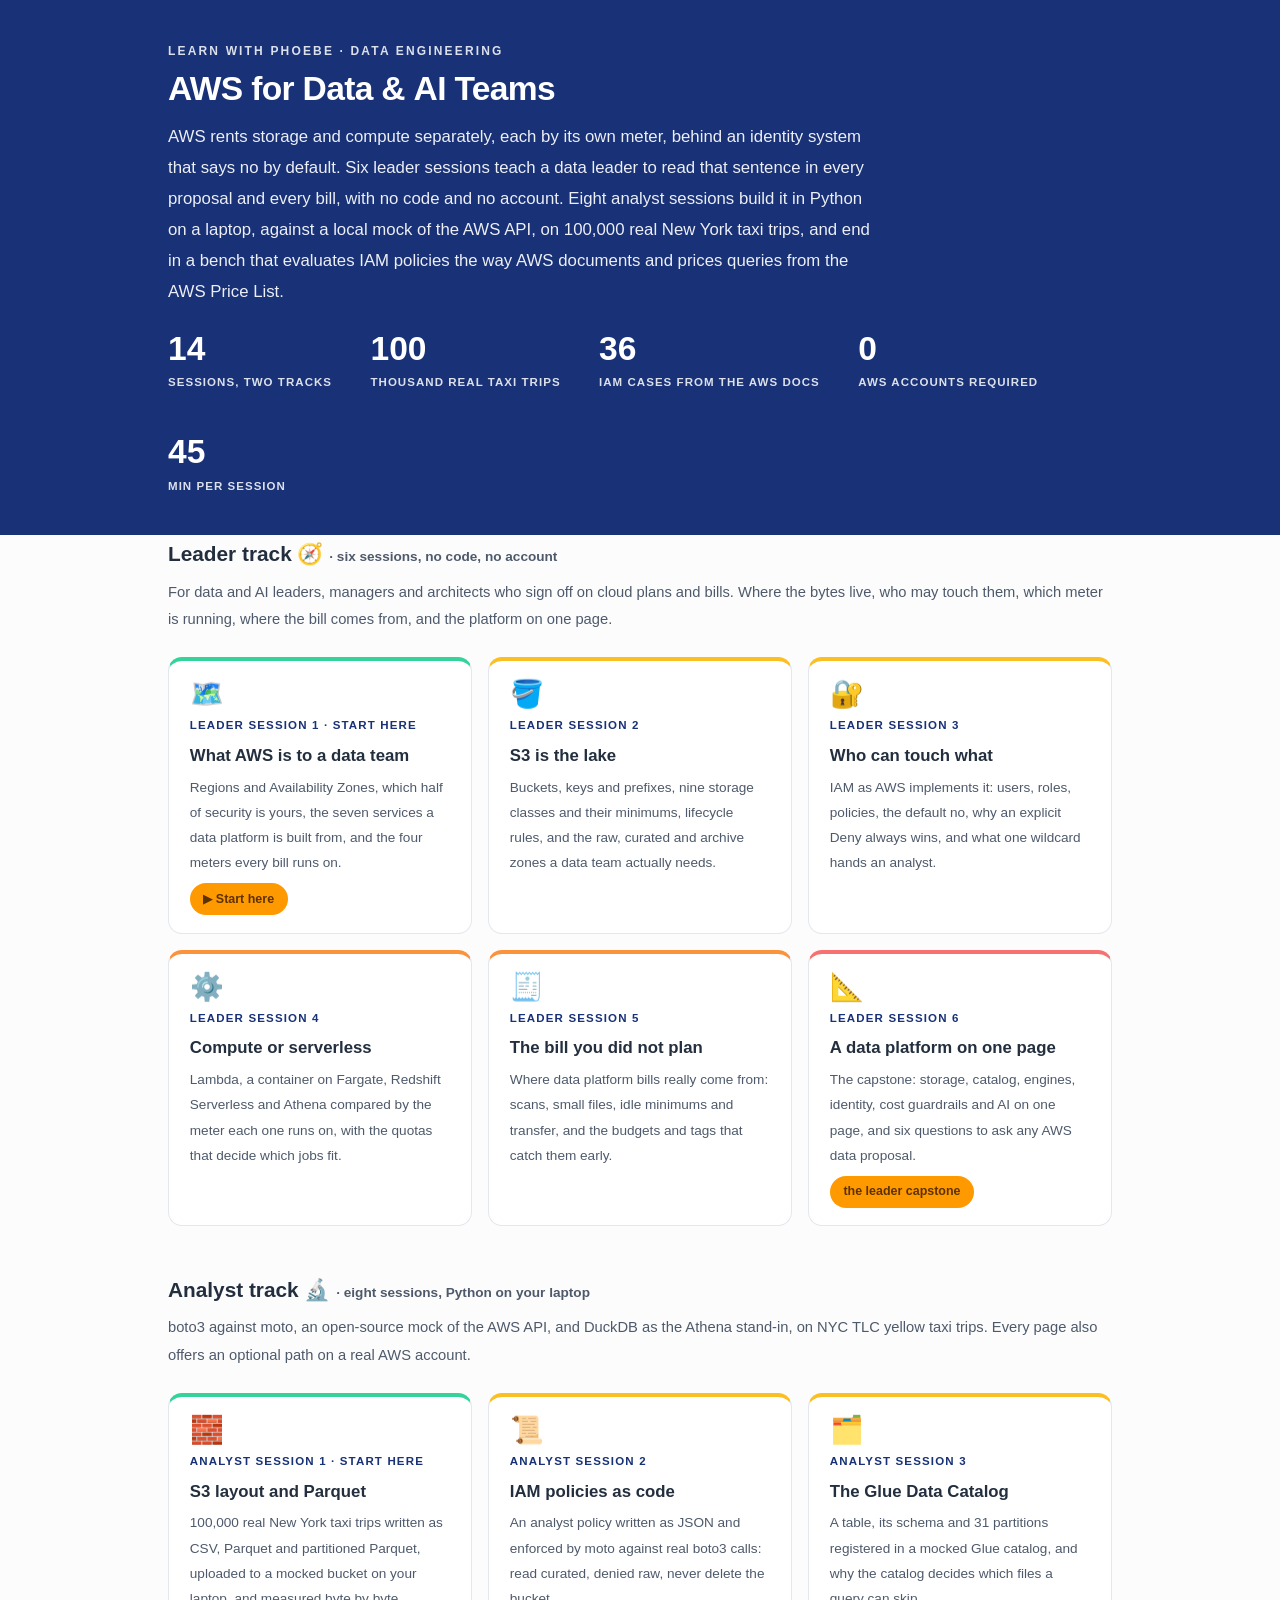
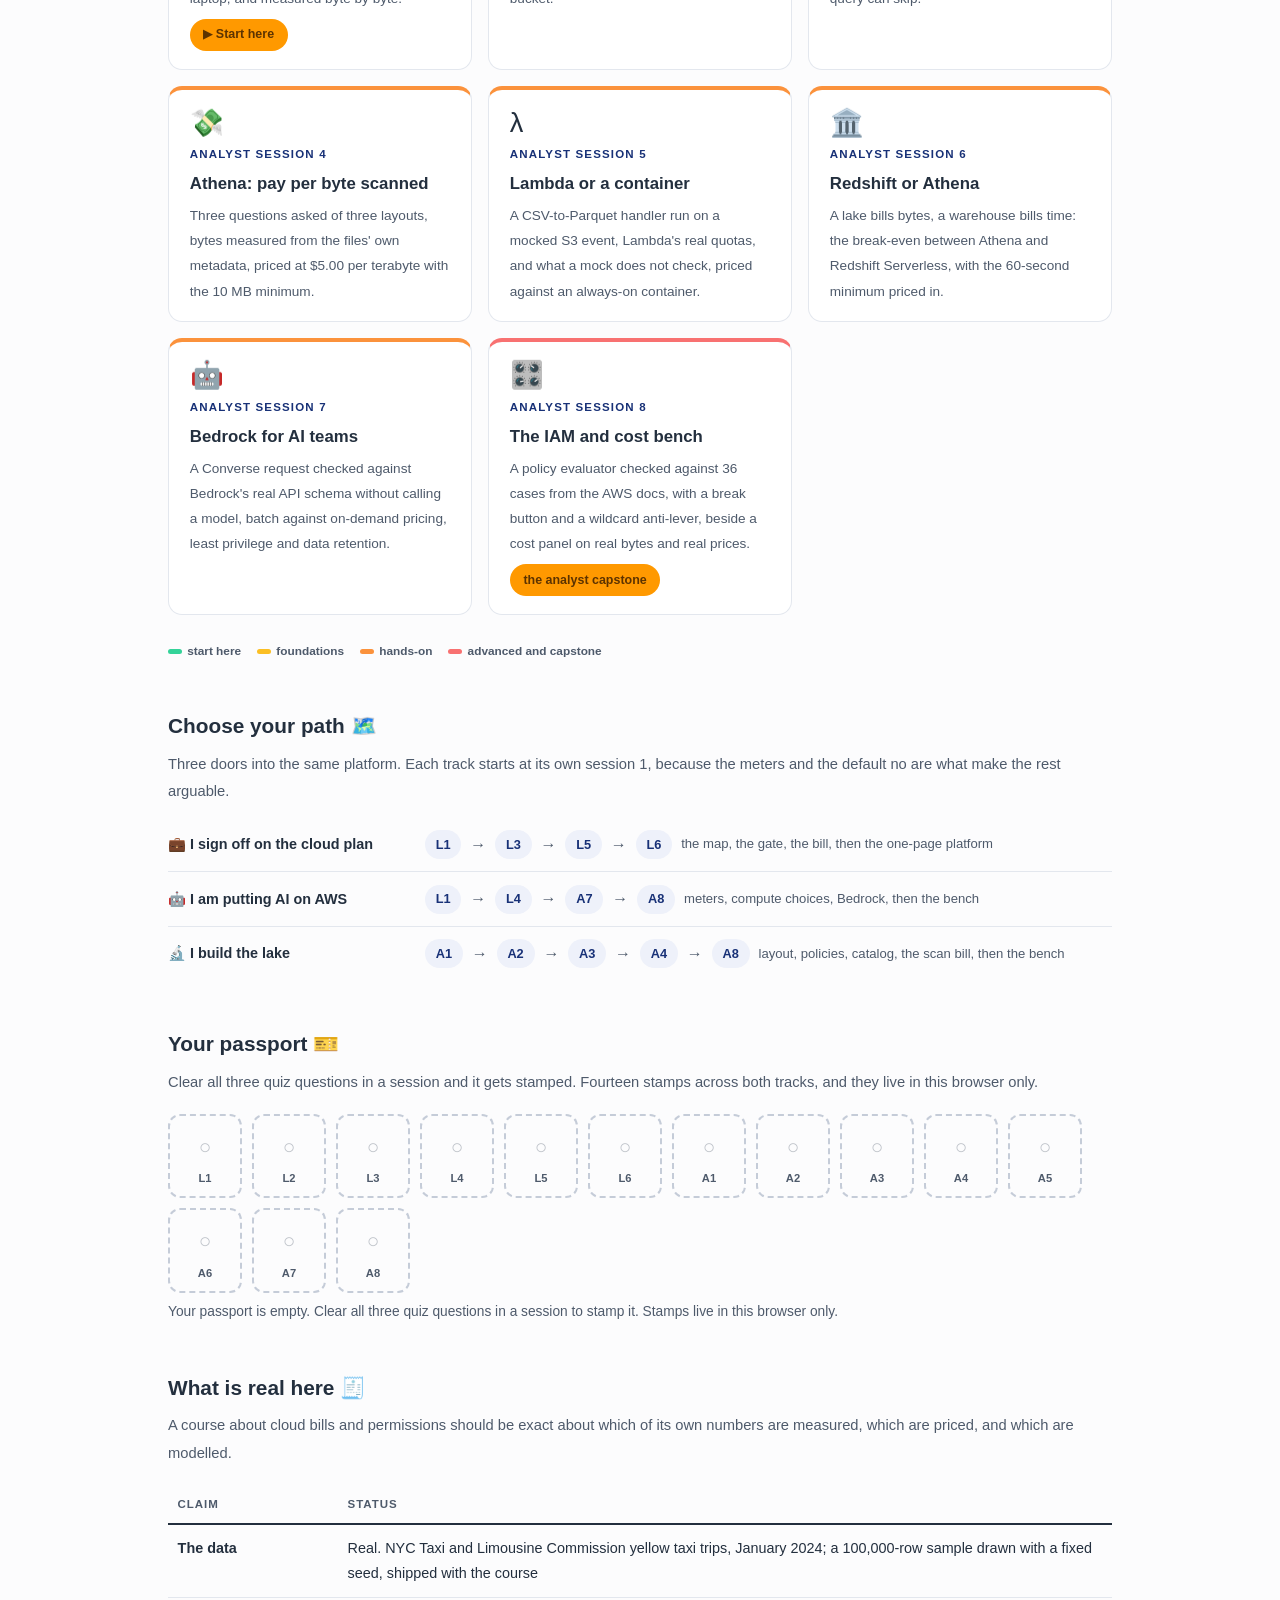
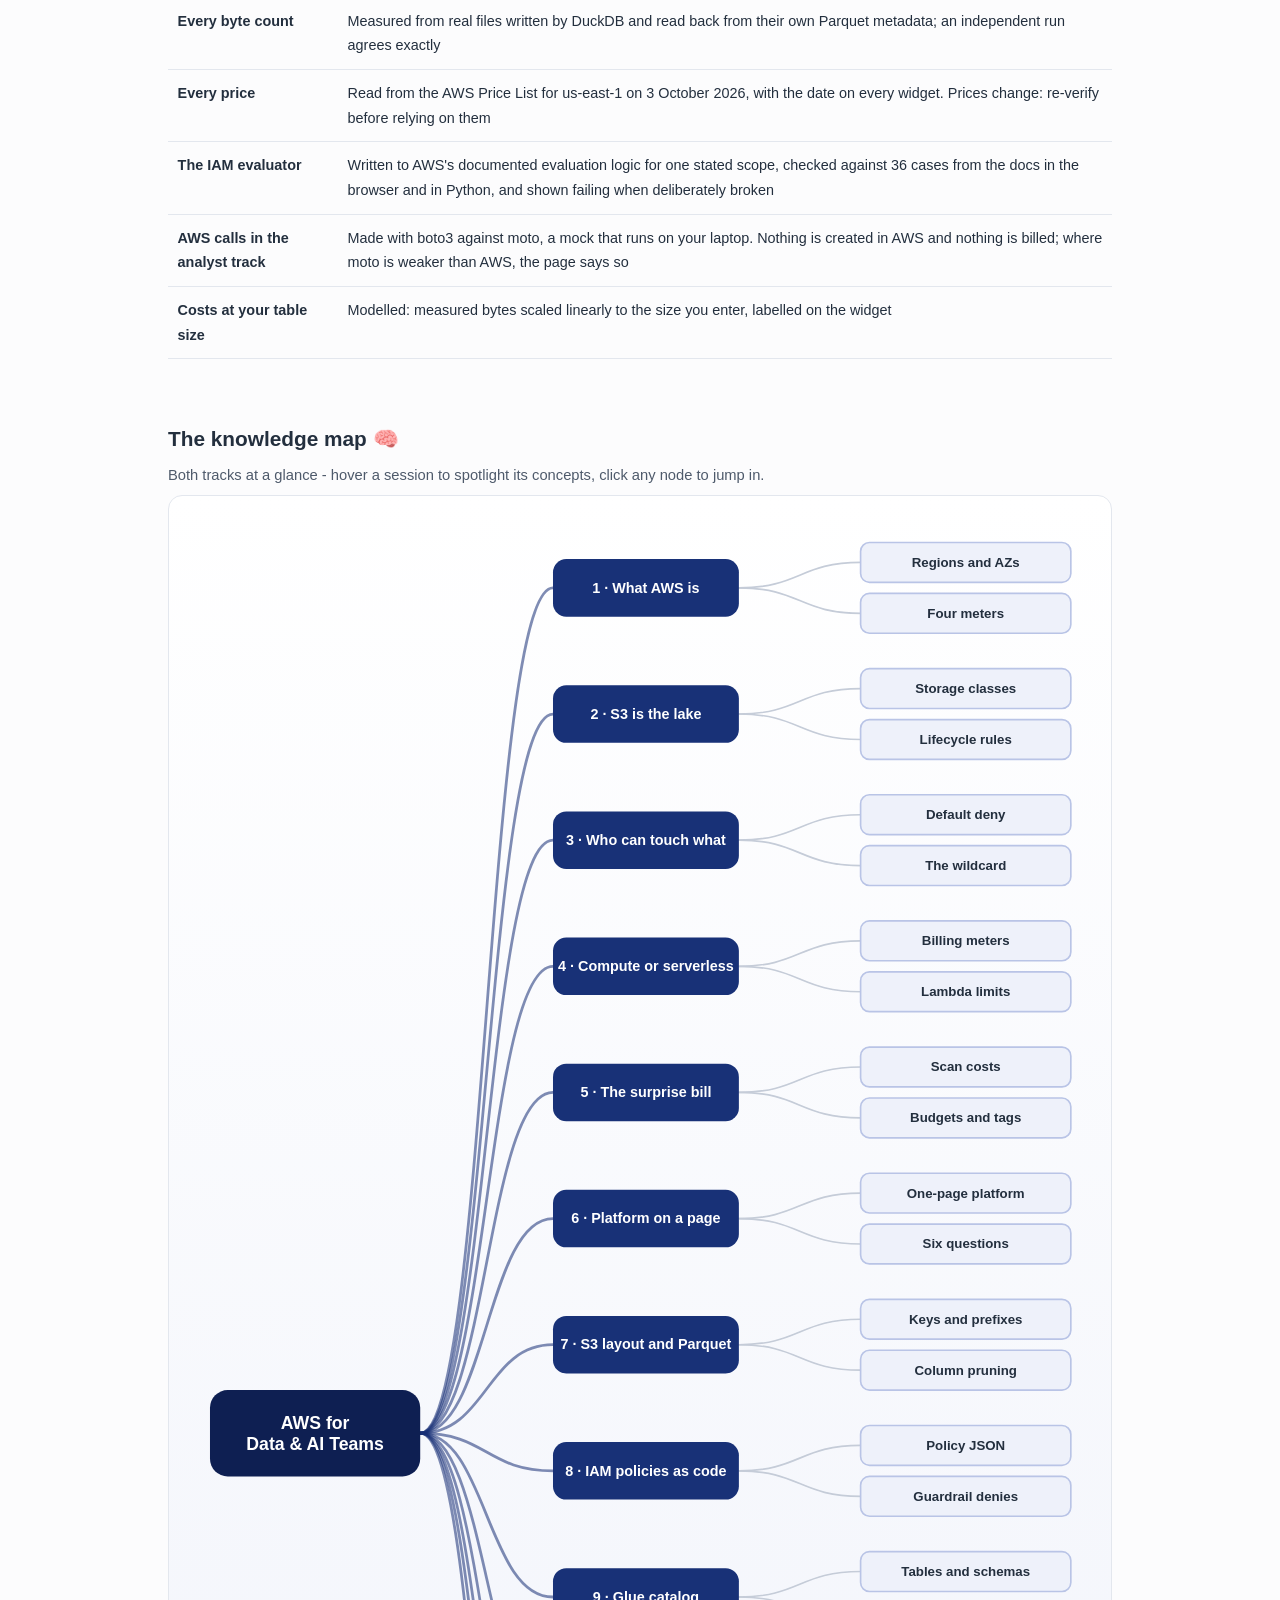
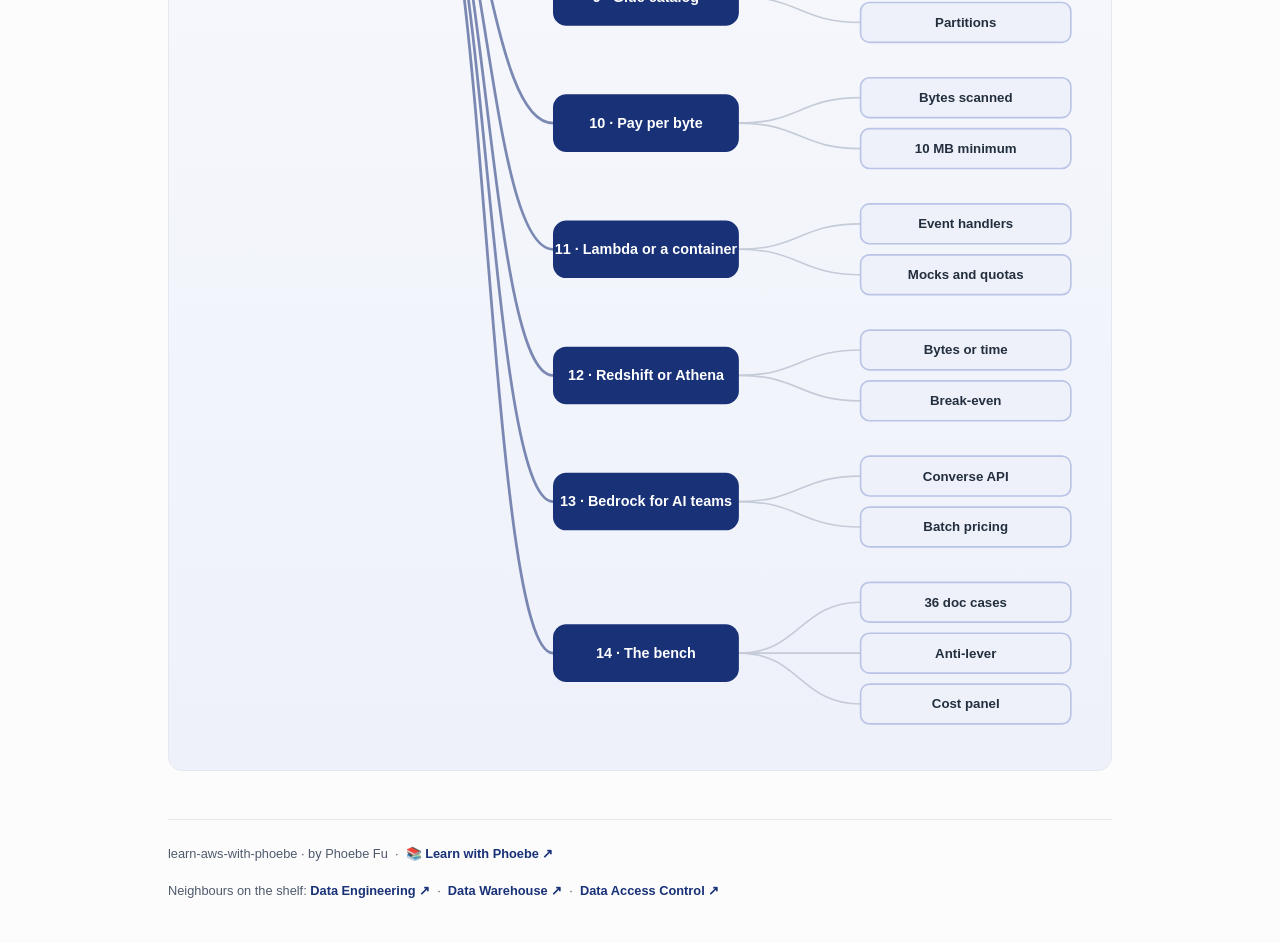
==== index.html @ 658e5a40 "AWS for Data & AI Teams - leader 6 + analyst 8 with a real IAM and cost bench The bench evaluates IA" ====
<!DOCTYPE html>
<html lang="en">
<head>
<meta charset="UTF-8">
<meta name="viewport" content="width=device-width, initial-scale=1.0">
<!-- social:start -->
<meta name="description" content="Fourteen sessions on AWS for data and AI teams: S3 as the lake, IAM as AWS implements it, compute versus serverless, Glue, Athena, Lambda, Redshift Serverless and Bedrock, ending in a bench that evaluates IAM policies against the AWS docs and prices queries on real taxi data.">
<meta property="og:type" content="website">
<meta property="og:site_name" content="Learn with Phoebe">
<meta property="og:title" content="AWS for Data &amp; AI Teams - Learn with Phoebe">
<meta property="og:description" content="Storing a terabyte in S3 costs $23.55 a month. Scanning it as CSV 100 times a day costs $15,000. One wildcard takes an analyst from 7 to 22 of 24 actions.">
<meta property="og:url" content="https://phoebefu6.github.io/learn-aws-with-phoebe/">
<meta property="og:image" content="https://phoebefu6.github.io/learn-aws-with-phoebe/assets/og-cover.png">
<meta name="twitter:card" content="summary_large_image">
<meta name="twitter:title" content="AWS for Data &amp; AI Teams - Learn with Phoebe">
<meta name="twitter:description" content="S3, IAM, Athena, Lambda, Redshift and Bedrock for data teams, with a bench on real bytes and real prices.">
<meta name="twitter:image" content="https://phoebefu6.github.io/learn-aws-with-phoebe/assets/og-cover.png">
<!-- social:end -->
<title>AWS for Data &amp; AI Teams - Learn with Phoebe</title>
<link rel="stylesheet" href="assets/style.css?v=2">
<style>

  .stats-row { display: flex; gap: 2.4rem; margin-top: 1.5rem; flex-wrap: wrap; }
  .stat b { display: block; font-size: 2.1rem; font-weight: 800; line-height: 1.05; font-variant-numeric: tabular-nums; }
  .stat span { font-size: .72rem; opacity: .85; text-transform: uppercase; letter-spacing: .09em; font-weight: 600; }

  .course-grid { display: grid; grid-template-columns: repeat(auto-fit, minmax(17rem, 1fr)); gap: 1rem; margin-top: 1.5rem; }
  .course-card {
    border: 1px solid var(--hairline);
    border-top: 4px solid var(--diff, var(--indigo));
    border-radius: var(--radius);
    padding: 1.2rem 1.3rem 1.1rem;
    display: flex;
    flex-direction: column;
    gap: .5rem;
    text-decoration: none;
    color: var(--ink);
    background: #fff;
    transition: box-shadow .15s ease, border-color .15s ease, transform .15s ease;
    position: relative;
  }
  .course-card:hover { border-color: var(--indigo-soft); border-top-color: var(--diff, var(--indigo)); box-shadow: 0 8px 28px rgba(var(--shadow-rgb),.16); transform: translateY(-3px); }
  .course-card .cicon { font-size: 1.7rem; line-height: 1; }
  .course-card .cnum { font-size: .72rem; font-weight: 700; color: var(--indigo); text-transform: uppercase; letter-spacing: .1em; }
  .course-card h3 { font-size: 1.05rem; font-weight: 800; line-height: 1.3; }
  .course-card p { font-size: .85rem; color: var(--muted); flex: 1; }
  .course-card .meta { display: flex; gap: .4rem; flex-wrap: wrap; }

  .diff-legend { display: flex; gap: 1rem; margin-top: 1.6rem; font-size: .74rem; color: var(--muted); font-weight: 600; flex-wrap: wrap; }
  .diff-legend i { display: inline-block; width: .85rem; height: .35rem; border-radius: 999px; margin-right: .35rem; vertical-align: middle; }

  .paths { margin-top: 2.6rem; }
  .paths h2 { font-size: 1.3rem; font-weight: 800; margin-bottom: .3rem; }
  .paths .plede { color: var(--muted); font-size: .92rem; margin-bottom: .8rem; }
  .path { display: flex; gap: .55rem; align-items: center; padding: .75rem 0; border-bottom: .5px solid var(--hairline); flex-wrap: wrap; }
  .path:last-child { border-bottom: none; }
  .path b { min-width: 15.5rem; font-size: .9rem; }
  .path .pstep { background: var(--indigo-50); color: var(--indigo); border-radius: 999px; padding: .16rem .68rem; font-weight: 700; font-size: .8rem; text-decoration: none; transition: all .12s ease; }
  .path .pstep:hover { background: var(--indigo); color: #fff; }
  .path .parr { color: var(--muted); font-weight: 700; }

  .mm-section { margin-top: 1.6rem; }
  .mm-section h2 { font-size: 1.3rem; font-weight: 800; margin-bottom: .2rem; }
  .mm-section .mm-lede { color: var(--muted); font-size: .92rem; margin-bottom: .4rem; }
  .mm-wrap { border: 1px solid var(--hairline); border-radius: var(--radius); background: linear-gradient(180deg, #fff, var(--indigo-50)); padding: .6rem; overflow-x: auto; }
  .mm-svg { width: 100%; height: auto; display: block; max-width: 60rem; margin: 0 auto; min-width: 34rem; }
  .mm-link { cursor: pointer; text-decoration: none; }
  .mm-node rect { transition: opacity .15s ease, filter .15s ease; }
  .mm-node text { pointer-events: none; }
  .mm-link:hover .mm-node rect { filter: brightness(1.06); }
  .mm-edge { transition: opacity .15s ease; }
</style>

</head>
<body>

<header class="masthead">
  <div class="wrap">
    <div class="eyebrow">Learn with Phoebe · Data Engineering</div>
    <h1>AWS for <span class="accent">Data &amp; AI Teams</span></h1>
    <p class="sub">AWS rents storage and compute separately, each by its own meter, behind an identity system that says no by default. Six leader sessions teach a data leader to read that sentence in every proposal and every bill, with no code and no account. Eight analyst sessions build it in Python on a laptop, against a local mock of the AWS API, on 100,000 real New York taxi trips, and end in a bench that evaluates IAM policies the way AWS documents and prices queries from the AWS Price List.</p>
    <div class="stats-row">
      <div class="stat"><b data-count="14">14</b><span>sessions, two tracks</span></div>
      <div class="stat"><b data-count="100">100</b><span>thousand real taxi trips</span></div>
      <div class="stat"><b data-count="36">36</b><span>IAM cases from the AWS docs</span></div>
      <div class="stat"><b data-count="0">0</b><span>AWS accounts required</span></div>
      <div class="stat"><b data-count="45">45</b><span>min per session</span></div>
    </div>
  </div>
</header>

<main class="wrap">

  <section class="section">
    <div class="paths" style="margin-top:0">
      <h2>Leader track 🧭 <span style="font-size:.85rem;font-weight:600;color:var(--muted)">· six sessions, no code, no account</span></h2>
      <p class="plede">For data and AI leaders, managers and architects who sign off on cloud plans and bills. Where the bytes live, who may touch them, which meter is running, where the bill comes from, and the platform on one page.</p>
    </div>

    <div class="course-grid">
      <a class="course-card" href="courses/a1-what-aws-is-to-a-data-team.html" style="--diff:#34D399">
        <span class="cicon">🗺️</span>
        <span class="cnum">Leader session 1 · start here</span>
        <h3>What AWS is to a data team</h3>
        <p>Regions and Availability Zones, which half of security is yours, the seven services a data platform is built from, and the four meters every bill runs on.</p>
        <span class="meta"><span class="pill amber">▶ Start here</span></span>
      </a>
      <a class="course-card" href="courses/a2-s3-is-the-lake.html" style="--diff:#FBBF24">
        <span class="cicon">🪣</span>
        <span class="cnum">Leader session 2</span>
        <h3>S3 is the lake</h3>
        <p>Buckets, keys and prefixes, nine storage classes and their minimums, lifecycle rules, and the raw, curated and archive zones a data team actually needs.</p>
      </a>
      <a class="course-card" href="courses/a3-who-can-touch-what.html" style="--diff:#FBBF24">
        <span class="cicon">🔐</span>
        <span class="cnum">Leader session 3</span>
        <h3>Who can touch what</h3>
        <p>IAM as AWS implements it: users, roles, policies, the default no, why an explicit Deny always wins, and what one wildcard hands an analyst.</p>
      </a>
      <a class="course-card" href="courses/a4-compute-or-serverless.html" style="--diff:#FB923C">
        <span class="cicon">⚙️</span>
        <span class="cnum">Leader session 4</span>
        <h3>Compute or serverless</h3>
        <p>Lambda, a container on Fargate, Redshift Serverless and Athena compared by the meter each one runs on, with the quotas that decide which jobs fit.</p>
      </a>
      <a class="course-card" href="courses/a5-the-bill-you-did-not-plan.html" style="--diff:#FB923C">
        <span class="cicon">🧾</span>
        <span class="cnum">Leader session 5</span>
        <h3>The bill you did not plan</h3>
        <p>Where data platform bills really come from: scans, small files, idle minimums and transfer, and the budgets and tags that catch them early.</p>
      </a>
      <a class="course-card" href="courses/a6-a-data-platform-on-one-page.html" style="--diff:#F87171">
        <span class="cicon">📐</span>
        <span class="cnum">Leader session 6</span>
        <h3>A data platform on one page</h3>
        <p>The capstone: storage, catalog, engines, identity, cost guardrails and AI on one page, and six questions to ask any AWS data proposal.</p>
        <span class="meta"><span class="pill amber">the leader capstone</span></span>
      </a>
    </div>
  </section>

  <section class="section">
    <div class="paths" style="margin-top:0">
      <h2>Analyst track 🔬 <span style="font-size:.85rem;font-weight:600;color:var(--muted)">· eight sessions, Python on your laptop</span></h2>
      <p class="plede">boto3 against moto, an open-source mock of the AWS API, and DuckDB as the Athena stand-in, on NYC TLC yellow taxi trips. Every page also offers an optional path on a real AWS account.</p>
    </div>

    <div class="course-grid">
      <a class="course-card" href="courses/b1-s3-layout-and-parquet.html" style="--diff:#34D399">
        <span class="cicon">🧱</span>
        <span class="cnum">Analyst session 1 · start here</span>
        <h3>S3 layout and Parquet</h3>
        <p>100,000 real New York taxi trips written as CSV, Parquet and partitioned Parquet, uploaded to a mocked bucket on your laptop, and measured byte by byte.</p>
        <span class="meta"><span class="pill amber">▶ Start here</span></span>
      </a>
      <a class="course-card" href="courses/b2-iam-policies-as-code.html" style="--diff:#FBBF24">
        <span class="cicon">📜</span>
        <span class="cnum">Analyst session 2</span>
        <h3>IAM policies as code</h3>
        <p>An analyst policy written as JSON and enforced by moto against real boto3 calls: read curated, denied raw, never delete the bucket.</p>
      </a>
      <a class="course-card" href="courses/b3-the-glue-catalog.html" style="--diff:#FBBF24">
        <span class="cicon">🗂️</span>
        <span class="cnum">Analyst session 3</span>
        <h3>The Glue Data Catalog</h3>
        <p>A table, its schema and 31 partitions registered in a mocked Glue catalog, and why the catalog decides which files a query can skip.</p>
      </a>
      <a class="course-card" href="courses/b4-athena-pay-per-byte.html" style="--diff:#FB923C">
        <span class="cicon">💸</span>
        <span class="cnum">Analyst session 4</span>
        <h3>Athena: pay per byte scanned</h3>
        <p>Three questions asked of three layouts, bytes measured from the files&#x27; own metadata, priced at $5.00 per terabyte with the 10 MB minimum.</p>
      </a>
      <a class="course-card" href="courses/b5-lambda-or-a-container.html" style="--diff:#FB923C">
        <span class="cicon">λ</span>
        <span class="cnum">Analyst session 5</span>
        <h3>Lambda or a container</h3>
        <p>A CSV-to-Parquet handler run on a mocked S3 event, Lambda&#x27;s real quotas, and what a mock does not check, priced against an always-on container.</p>
      </a>
      <a class="course-card" href="courses/b6-redshift-or-athena.html" style="--diff:#FB923C">
        <span class="cicon">🏛️</span>
        <span class="cnum">Analyst session 6</span>
        <h3>Redshift or Athena</h3>
        <p>A lake bills bytes, a warehouse bills time: the break-even between Athena and Redshift Serverless, with the 60-second minimum priced in.</p>
      </a>
      <a class="course-card" href="courses/b7-bedrock-for-ai-teams.html" style="--diff:#FB923C">
        <span class="cicon">🤖</span>
        <span class="cnum">Analyst session 7</span>
        <h3>Bedrock for AI teams</h3>
        <p>A Converse request checked against Bedrock&#x27;s real API schema without calling a model, batch against on-demand pricing, least privilege and data retention.</p>
      </a>
      <a class="course-card" href="courses/b8-the-iam-and-cost-bench.html" style="--diff:#F87171">
        <span class="cicon">🎛️</span>
        <span class="cnum">Analyst session 8</span>
        <h3>The IAM and cost bench</h3>
        <p>A policy evaluator checked against 36 cases from the AWS docs, with a break button and a wildcard anti-lever, beside a cost panel on real bytes and real prices.</p>
        <span class="meta"><span class="pill amber">the analyst capstone</span></span>
      </a>
    </div>

    <div class="diff-legend">
      <span><i style="background:#34D399"></i>start here</span>
      <span><i style="background:#FBBF24"></i>foundations</span>
      <span><i style="background:#FB923C"></i>hands-on</span>
      <span><i style="background:#F87171"></i>advanced and capstone</span>
    </div>
  </section>

  <section class="section">
    <div class="paths">
      <h2>Choose your path 🗺️</h2>
      <p class="plede">Three doors into the same platform. Each track starts at its own session 1, because the meters and the default no are what make the rest arguable.</p>
      <div class="path"><b>💼 I sign off on the cloud plan</b>
        <a class="pstep" href="courses/a1-what-aws-is-to-a-data-team.html">L1</a>
        <span class="parr">→</span>
        <a class="pstep" href="courses/a3-who-can-touch-what.html">L3</a>
        <span class="parr">→</span>
        <a class="pstep" href="courses/a5-the-bill-you-did-not-plan.html">L5</a>
        <span class="parr">→</span>
        <a class="pstep" href="courses/a6-a-data-platform-on-one-page.html">L6</a>
        <span style="font-size:.82rem;color:var(--muted)">the map, the gate, the bill, then the one-page platform</span>
      </div>
      <div class="path"><b>🤖 I am putting AI on AWS</b>
        <a class="pstep" href="courses/a1-what-aws-is-to-a-data-team.html">L1</a>
        <span class="parr">→</span>
        <a class="pstep" href="courses/a4-compute-or-serverless.html">L4</a>
        <span class="parr">→</span>
        <a class="pstep" href="courses/b7-bedrock-for-ai-teams.html">A7</a>
        <span class="parr">→</span>
        <a class="pstep" href="courses/b8-the-iam-and-cost-bench.html">A8</a>
        <span style="font-size:.82rem;color:var(--muted)">meters, compute choices, Bedrock, then the bench</span>
      </div>
      <div class="path"><b>🔬 I build the lake</b>
        <a class="pstep" href="courses/b1-s3-layout-and-parquet.html">A1</a>
        <span class="parr">→</span>
        <a class="pstep" href="courses/b2-iam-policies-as-code.html">A2</a>
        <span class="parr">→</span>
        <a class="pstep" href="courses/b3-the-glue-catalog.html">A3</a>
        <span class="parr">→</span>
        <a class="pstep" href="courses/b4-athena-pay-per-byte.html">A4</a>
        <span class="parr">→</span>
        <a class="pstep" href="courses/b8-the-iam-and-cost-bench.html">A8</a>
        <span style="font-size:.82rem;color:var(--muted)">layout, policies, catalog, the scan bill, then the bench</span>
      </div>
    </div>
  </section>

  <section class="section">
    <div class="paths" style="margin-top:0">
      <h2>Your passport 🎫</h2>
      <p class="plede">Clear all three quiz questions in a session and it gets stamped. Fourteen stamps across both tracks, and they live in this browser only.</p>
    </div>
    <div class="pp-strip"></div>
  </section>

  <section class="section">
    <div class="paths" style="margin-top:0">
      <h2>What is real here 🧾</h2>
      <p class="plede">A course about cloud bills and permissions should be exact about which of its own numbers are measured, which are priced, and which are modelled.</p>
    </div>
    <table class="clean">
      <tr><th>Claim</th><th>Status</th></tr>
      <tr><td>The data</td><td>Real. NYC Taxi and Limousine Commission yellow taxi trips, January 2024; a 100,000-row sample drawn with a fixed seed, shipped with the course</td></tr>
      <tr><td>Every byte count</td><td>Measured from real files written by DuckDB and read back from their own Parquet metadata; an independent run agrees exactly</td></tr>
      <tr><td>Every price</td><td>Read from the AWS Price List for us-east-1 on 3 October 2026, with the date on every widget. Prices change: re-verify before relying on them</td></tr>
      <tr><td>The IAM evaluator</td><td>Written to AWS's documented evaluation logic for one stated scope, checked against 36 cases from the docs in the browser and in Python, and shown failing when deliberately broken</td></tr>
      <tr><td>AWS calls in the analyst track</td><td>Made with boto3 against moto, a mock that runs on your laptop. Nothing is created in AWS and nothing is billed; where moto is weaker than AWS, the page says so</td></tr>
      <tr><td>Costs at your table size</td><td>Modelled: measured bytes scaled linearly to the size you enter, labelled on the widget</td></tr>
    </table>
  </section>

  <section class="section mm-section">
    <h2>The knowledge map 🧠</h2>
    <p class="mm-lede">Both tracks at a glance - hover a session to spotlight its concepts, click any node to jump in.</p>
    <div class="mm-wrap"><div id="mindmap"></div></div>
  </section>

  <footer class="pagefoot">
    <span>learn-aws-with-phoebe · by Phoebe Fu &nbsp;·&nbsp; 📚 <a href="https://phoebefu6.github.io/learn-with-phoebe/">Learn with Phoebe ↗</a></span>
    <span>Neighbours on the shelf: <a href="https://phoebefu6.github.io/learn-data-engineering-with-phoebe/">Data Engineering ↗</a> &nbsp;·&nbsp; <a href="https://phoebefu6.github.io/learn-data-warehouse-with-phoebe/">Data Warehouse ↗</a> &nbsp;·&nbsp; <a href="https://phoebefu6.github.io/learn-data-access-control-with-phoebe/">Data Access Control ↗</a></span>
  </footer>

</main>

<script>
window.MINDMAP_DATA = {
  "title": "AWS for\nData & AI Teams",
  "centerColor": "#0E1F52",
  "sessions": [
    {
      "label": "What AWS is",
      "href": "courses/a1-what-aws-is-to-a-data-team.html",
      "color": "#34D399",
      "concepts": [
        {
          "label": "Regions and AZs",
          "href": "courses/a1-what-aws-is-to-a-data-team.html"
        },
        {
          "label": "Four meters",
          "href": "courses/a1-what-aws-is-to-a-data-team.html"
        }
      ]
    },
    {
      "label": "S3 is the lake",
      "href": "courses/a2-s3-is-the-lake.html",
      "color": "#FBBF24",
      "concepts": [
        {
          "label": "Storage classes",
          "href": "courses/a2-s3-is-the-lake.html"
        },
        {
          "label": "Lifecycle rules",
          "href": "courses/a2-s3-is-the-lake.html"
        }
      ]
    },
    {
      "label": "Who can touch what",
      "href": "courses/a3-who-can-touch-what.html",
      "color": "#FBBF24",
      "concepts": [
        {
          "label": "Default deny",
          "href": "courses/a3-who-can-touch-what.html"
        },
        {
          "label": "The wildcard",
          "href": "courses/a3-who-can-touch-what.html"
        }
      ]
    },
    {
      "label": "Compute or serverless",
      "href": "courses/a4-compute-or-serverless.html",
      "color": "#FB923C",
      "concepts": [
        {
          "label": "Billing meters",
          "href": "courses/a4-compute-or-serverless.html"
        },
        {
          "label": "Lambda limits",
          "href": "courses/a4-compute-or-serverless.html"
        }
      ]
    },
    {
      "label": "The surprise bill",
      "href": "courses/a5-the-bill-you-did-not-plan.html",
      "color": "#FB923C",
      "concepts": [
        {
          "label": "Scan costs",
          "href": "courses/a5-the-bill-you-did-not-plan.html"
        },
        {
          "label": "Budgets and tags",
          "href": "courses/a5-the-bill-you-did-not-plan.html"
        }
      ]
    },
    {
      "label": "Platform on a page",
      "href": "courses/a6-a-data-platform-on-one-page.html",
      "color": "#F87171",
      "concepts": [
        {
          "label": "One-page platform",
          "href": "courses/a6-a-data-platform-on-one-page.html"
        },
        {
          "label": "Six questions",
          "href": "courses/a6-a-data-platform-on-one-page.html"
        }
      ]
    },
    {
      "label": "S3 layout and Parquet",
      "href": "courses/b1-s3-layout-and-parquet.html",
      "color": "#34D399",
      "concepts": [
        {
          "label": "Keys and prefixes",
          "href": "courses/b1-s3-layout-and-parquet.html"
        },
        {
          "label": "Column pruning",
          "href": "courses/b1-s3-layout-and-parquet.html"
        }
      ]
    },
    {
      "label": "IAM policies as code",
      "href": "courses/b2-iam-policies-as-code.html",
      "color": "#FBBF24",
      "concepts": [
        {
          "label": "Policy JSON",
          "href": "courses/b2-iam-policies-as-code.html"
        },
        {
          "label": "Guardrail denies",
          "href": "courses/b2-iam-policies-as-code.html"
        }
      ]
    },
    {
      "label": "Glue catalog",
      "href": "courses/b3-the-glue-catalog.html",
      "color": "#FBBF24",
      "concepts": [
        {
          "label": "Tables and schemas",
          "href": "courses/b3-the-glue-catalog.html"
        },
        {
          "label": "Partitions",
          "href": "courses/b3-the-glue-catalog.html"
        }
      ]
    },
    {
      "label": "Pay per byte",
      "href": "courses/b4-athena-pay-per-byte.html",
      "color": "#FB923C",
      "concepts": [
        {
          "label": "Bytes scanned",
          "href": "courses/b4-athena-pay-per-byte.html"
        },
        {
          "label": "10 MB minimum",
          "href": "courses/b4-athena-pay-per-byte.html"
        }
      ]
    },
    {
      "label": "Lambda or a container",
      "href": "courses/b5-lambda-or-a-container.html",
      "color": "#FB923C",
      "concepts": [
        {
          "label": "Event handlers",
          "href": "courses/b5-lambda-or-a-container.html"
        },
        {
          "label": "Mocks and quotas",
          "href": "courses/b5-lambda-or-a-container.html"
        }
      ]
    },
    {
      "label": "Redshift or Athena",
      "href": "courses/b6-redshift-or-athena.html",
      "color": "#FB923C",
      "concepts": [
        {
          "label": "Bytes or time",
          "href": "courses/b6-redshift-or-athena.html"
        },
        {
          "label": "Break-even",
          "href": "courses/b6-redshift-or-athena.html"
        }
      ]
    },
    {
      "label": "Bedrock for AI teams",
      "href": "courses/b7-bedrock-for-ai-teams.html",
      "color": "#FB923C",
      "concepts": [
        {
          "label": "Converse API",
          "href": "courses/b7-bedrock-for-ai-teams.html"
        },
        {
          "label": "Batch pricing",
          "href": "courses/b7-bedrock-for-ai-teams.html"
        }
      ]
    },
    {
      "label": "The bench",
      "href": "courses/b8-the-iam-and-cost-bench.html",
      "color": "#F87171",
      "concepts": [
        {
          "label": "36 doc cases",
          "href": "courses/b8-the-iam-and-cost-bench.html"
        },
        {
          "label": "Anti-lever",
          "href": "courses/b8-the-iam-and-cost-bench.html"
        },
        {
          "label": "Cost panel",
          "href": "courses/b8-the-iam-and-cost-bench.html"
        }
      ]
    }
  ]
};
</script>
<script src="assets/app.js?v=2"></script>
<script src="assets/mindmap.js?v=1"></script>
</body>
</html>
---- assets/style.css ----
/* learn-aws-with-phoebe - editorial bold design system
   Accent: deep AWS navy #183177 (squid ink #232F3E is the body ink) · Deep #0E1F52 ·
   Warm contrast: AWS orange #FF9900 used as a FILL with ink or deep-orange (#5C3300) text;
   orange text on white fails AA (2.1:1), so it never carries text on white.
   The navy was shifted from #232F3E to #183177 because #232F3E sat 3.6 CIELAB units from a
   sibling's accent; #183177 clears every --indigo in the estate by 13.4 (checked 2026-10-03).
   (CSS var names still read --indigo/--amber; they hold navy and orange.) */

:root {
  --indigo: #183177;
  --indigo-deep: #0E1F52;
  --indigo-mid: #2B4A9A;
  --indigo-soft: #B9C4E6;
  --indigo-50: #EEF1FA;
  --ink: #232F3E;
  --muted: #4E5A6B;
  --faint: #C5CCD8;
  --hairline: #E3E7EE;
  --clay: #FF9900;
  --clay-ink: #5C3300;
  --amber: #FF9900;
  --amber-ink: #5C3300;
  --amber-50: #FFF3E0;
  --paper: #FCFCFD;
  --code-bg: #232F3E;
  --code-ink: #E3E7EE;
  --scrim-rgb: 238,241,248;
  --shadow-rgb: 24,49,119;
  --radius: 14px;
}

* { margin: 0; padding: 0; box-sizing: border-box; }

html { font-size: 16px; scroll-behavior: smooth; }
html.zoom-125 { font-size: 20px; }
html.zoom-150 { font-size: 24px; }

body {
  font-family: "Inter", -apple-system, BlinkMacSystemFont, "Segoe UI", Roboto, sans-serif;
  background: var(--paper);
  color: var(--ink);
  line-height: 1.85;
  font-feature-settings: "tnum";
}

.wrap { max-width: 62rem; margin: 0 auto; padding: 0 1.5rem; }

/* ---------- header band ---------- */
.masthead {
  background: var(--indigo);
  color: #fff;
  padding: 2.5rem 0 2.25rem;
}
.masthead .eyebrow {
  font-size: .75rem;
  letter-spacing: .18em;
  text-transform: uppercase;
  opacity: .85;
  font-weight: 600;
}
.masthead h1 {
  font-size: 2.1rem;
  line-height: 1.15;
  font-weight: 800;
  margin: .5rem 0 .75rem;
  letter-spacing: -.02em;
}
.masthead h1 .accent { color: inherit; }
.masthead .sub { font-size: 1.05rem; opacity: .92; max-width: 44rem; }

.chip-row { display: flex; flex-wrap: wrap; gap: .5rem; margin-top: 1.1rem; }
.chip {
  display: inline-flex;
  align-items: center;
  gap: .35rem;
  border-radius: 999px;
  padding: .25rem .8rem;
  font-size: .78rem;
  font-weight: 600;
  white-space: nowrap;
}
.chip.level { background: #fff; color: var(--indigo); }
.chip.audience { background: rgba(255,255,255,.08); color: #fff; border: 1px solid rgba(255,255,255,.35); }
.chip.time { background: var(--ink); color: #fff; font-variant-numeric: tabular-nums; }


/* ---------- agenda band ----------
   Recovered 2026-09-02. These six repos were scaffolded from a stylesheet that had
   lost this block, so .agenda rendered as run-on inline text ~700px tall inside the
   masthead. 87 of 93 repos carry it; these were the exception, and they were also the
   six the estate sweep could not see. See course-builder/references/field-notes.md.

   .a3 does NOT reuse the donor's `color: var(--amber-ink)`: that pair falls below
   4.5:1 against --amber in all six palettes, which is the same failure the sweep
   flags on the wellbeing courses. The literal below is the darkest tone of this
   repo's own amber-ink that clears 4.5:1, so the band stays bright. Recompute it if
   --amber changes. */
.agenda {
  display: flex;
  border-radius: 999px;
  overflow: hidden;
  margin: 1.4rem 0 0;
  font-size: .72rem;
  font-weight: 600;
  text-align: center;
  color: #fff;
}
.agenda span { padding: .45rem .3rem; white-space: nowrap; overflow: hidden; text-overflow: ellipsis; }
.agenda .a1 { background: var(--indigo-deep); }
.agenda .a2 { background: var(--indigo-mid); }
.agenda .a3 { background: var(--amber); color: var(--ink); }
.agenda .a4 { background: var(--indigo-soft); color: var(--ink); }

/* ---------- toolbar ---------- */
.toolbar {
  position: sticky;
  top: 0;
  z-index: 40;
  background: rgba(255,255,255,.94);
  backdrop-filter: blur(6px);
  border-bottom: 1px solid var(--hairline);
  padding: .55rem 0;
}
.toolbar .wrap { display: flex; align-items: center; gap: .5rem; flex-wrap: nowrap; }
.toolbar .crumb { font-size: .8rem; color: var(--muted); font-weight: 600; margin-right: auto; min-width: 0; white-space: nowrap; overflow: hidden; text-overflow: ellipsis; }
.toolbar .btn { white-space: nowrap; flex: none; padding: .38rem .8rem; font-size: .78rem; line-height: 1.2; }
.toolbar .crumb a { color: var(--indigo); text-decoration: none; }
.btn {
  border: 1px solid var(--hairline);
  background: #fff;
  color: var(--ink);
  border-radius: 999px;
  padding: .35rem .9rem;
  font-size: .78rem;
  font-weight: 600;
  cursor: pointer;
  font-family: inherit;
  transition: all .15s ease;
}
.btn:hover { border-color: var(--indigo); color: var(--indigo); }
.btn.primary { background: var(--indigo); border-color: var(--indigo); color: #fff; }
.btn.primary:hover { background: var(--indigo-deep); }

/* ---------- sections ---------- */
main { padding: 2.5rem 0 4rem; }

.section { margin-bottom: 2.8rem; }
.section-kicker { margin-bottom: 1rem; }
.section-kicker .klabel {
  display: block;
  font-size: .72rem;
  text-transform: uppercase;
  letter-spacing: .1em;
  color: var(--indigo);
  font-weight: 700;
  margin-bottom: .35rem;
}
.section-kicker h2 {
  font-size: 1.45rem;
  font-weight: 800;
  letter-spacing: -.01em;
  display: flex;
  align-items: center;
  gap: .7rem;
  flex-wrap: wrap;
}
.section-kicker .tag {
  border-radius: 999px;
  padding: .18rem .7rem;
  font-size: .7rem;
  font-weight: 700;
  text-transform: uppercase;
  letter-spacing: .08em;
}
.tag.concept { background: var(--indigo-50); color: var(--indigo); }
.tag.demo { background: var(--amber-50); color: var(--amber-ink); }
.tag.exercise { background: var(--ink); color: #fff; }

.lede { color: var(--muted); max-width: 46rem; margin-bottom: 1.4rem; line-height: 1.8; }

/* live vs self-study markers on cards */
.mode {
  font-size: .64rem;
  font-weight: 700;
  text-transform: uppercase;
  letter-spacing: .07em;
  padding: .14rem .6rem;
  border-radius: 999px;
  flex: none;
}
.mode.live { background: var(--indigo); color: #fff; }
.mode.self { background: #fff; color: var(--muted); border: 1px solid var(--hairline); }

/* ---------- accordions ---------- */
details.card {
  border: 1px solid var(--hairline);
  border-radius: var(--radius);
  margin-bottom: .8rem;
  overflow: hidden;
  background: #fff;
}
details.card[open] { border-color: var(--indigo-soft); box-shadow: 0 8px 28px rgba(var(--shadow-rgb),.08); }
details.card summary {
  list-style: none;
  cursor: pointer;
  padding: 1rem 1.25rem;
  display: flex;
  align-items: center;
  gap: .75rem;
  font-weight: 700;
  font-size: 1.02rem;
  user-select: none;
}
details.card summary::-webkit-details-marker { display: none; }
details.card summary .dot {
  width: .6rem; height: .6rem;
  border-radius: 999px;
  background: var(--indigo);
  flex: none;
}
details.card summary .mini { margin-left: auto; font-size: .72rem; color: var(--muted); font-weight: 600; white-space: nowrap; }
details.card summary .caret { transition: transform .2s ease; color: var(--indigo); font-size: .8rem; }
details.card[open] summary .caret { transform: rotate(90deg); }
details.card .body { padding: 0 1.25rem 1.4rem; border-top: 1px solid var(--hairline); padding-top: 1.15rem; }
details.card .body p { margin-bottom: 1.05rem; max-width: 48rem; }
details.card .body p:last-child { margin-bottom: 0; }
details.card .body ul, details.card .body ol { margin: 0 0 1.1rem 1.2rem; max-width: 47rem; }
details.card .body li { margin-bottom: .65rem; }
details.card .body h4 { font-size: .95rem; font-weight: 700; margin: 1.1rem 0 .45rem; }
details.card .body h4:first-child { margin-top: 0; }

/* ---------- pills & legends ---------- */
.legend { display: flex; flex-wrap: wrap; gap: .5rem; margin: 0 0 1.2rem; }
.pill {
  display: inline-flex;
  align-items: center;
  gap: .4rem;
  border-radius: 999px;
  padding: .28rem .85rem;
  font-size: .78rem;
  font-weight: 600;
}
.pill.solid { background: var(--indigo); color: #fff; }
.pill.light { background: var(--indigo-50); color: var(--indigo); }
.pill.inkpill { background: var(--ink); color: #fff; }
.pill.amber, .pill.peach { background: var(--amber); color: var(--amber-ink); }
.pill.bare { color: var(--faint); }

/* ---------- 4D grid ---------- */
.grid-2 { display: grid; grid-template-columns: repeat(auto-fit, minmax(15rem, 1fr)); gap: .8rem; margin: .5rem 0 1rem; }
.d-card {
  border: 1px solid var(--hairline);
  border-left: 4px solid var(--indigo);
  border-radius: 10px;
  padding: 1rem 1.1rem;
}
.d-card h4 { font-size: .95rem; margin-bottom: .3rem; }
.d-card h4 .lead-letter { color: var(--indigo); }
.d-card p { font-size: .86rem; color: var(--muted); margin: 0; }

/* ---------- tables ---------- */
table.clean { width: 100%; border-collapse: collapse; font-size: .9rem; margin: .4rem 0 1rem; }
table.clean th {
  text-align: left;
  font-size: .72rem;
  text-transform: uppercase;
  letter-spacing: .08em;
  color: var(--muted);
  padding: .5rem .6rem;
  border-bottom: 2px solid var(--ink);
}
table.clean td { padding: .7rem .6rem; border-bottom: .5px solid var(--hairline); vertical-align: top; line-height: 1.7; }
table.clean td:first-child { font-weight: 600; }

/* ---------- prompt boxes ---------- */
.prompt-box {
  position: relative;
  background: var(--code-bg);
  color: var(--code-ink);
  border-radius: var(--radius);
  padding: 1.1rem 1.2rem;
  margin: 1rem 0 1.2rem;
  font-family: "SF Mono", ui-monospace, Menlo, Consolas, monospace;
  font-size: .84rem;
  line-height: 1.65;
  white-space: pre-wrap;
  word-break: break-word;
}
.prompt-box .label {
  position: absolute;
  top: -0.7rem;
  left: 1rem;
  background: var(--indigo);
  color: #fff;
  font-family: "Inter", -apple-system, sans-serif;
  font-size: .68rem;
  font-weight: 700;
  letter-spacing: .06em;
  text-transform: uppercase;
  border-radius: 999px;
  padding: .15rem .7rem;
}
.prompt-box.bad .label { background: var(--faint); color: var(--ink); }
.prompt-box.good .label { background: var(--amber); color: var(--amber-ink); }
.copy-btn {
  position: absolute;
  top: .7rem;
  right: .7rem;
  background: rgba(255,255,255,.1);
  border: 1px solid rgba(255,255,255,.25);
  color: #fff;
  border-radius: 999px;
  padding: .25rem .8rem;
  font-size: .72rem;
  font-weight: 600;
  cursor: pointer;
  font-family: "Inter", -apple-system, sans-serif;
  transition: background .15s ease;
}
.copy-btn:hover { background: rgba(255,255,255,.22); }
.copy-btn.copied { background: var(--amber); border-color: var(--amber); color: var(--amber-ink); }

/* ---------- demo steps ---------- */
.steps { counter-reset: step; margin: .6rem 0 1rem; }
.step {
  display: grid;
  grid-template-columns: max-content minmax(0, 1fr);
  column-gap: .9rem;
  row-gap: .2rem;
  padding: .85rem 0;
  border-bottom: .5px solid var(--hairline);
}
.step > * { grid-column: 2; min-width: 0; }
.step > .prompt-box { margin: .8rem 0 .4rem; }
.step:last-child { border-bottom: none; }
.step::before {
  counter-increment: step;
  content: counter(step);
  flex: none;
  width: 1.7rem; height: 1.7rem;
  border-radius: 999px;
  background: var(--indigo-50);
  color: var(--indigo);
  font-weight: 700;
  font-size: .85rem;
  display: inline-flex;
  align-items: center;
  justify-content: center;
  margin-top: .1rem;
}
.step p { margin: 0; }
/* A code box inside a step sits BELOW the step text at full width. Without this the flex row
 * puts it in a half-width column beside the text and wraps code mid-token. */
.step { flex-wrap: wrap; }
.step > p { flex: 1 1 0; min-width: 0; }
.step > .prompt-box { flex: 1 1 100%; margin: .7rem 0 .2rem; word-break: normal; overflow-x: auto; }

/* ---------- callouts ---------- */
.callout {
  border-radius: var(--radius);
  padding: 1rem 1.2rem;
  margin: 1rem 0;
  font-size: .92rem;
}
.callout.tip { background: var(--indigo-50); border-left: 4px solid var(--indigo); }
.callout.win { background: var(--amber-50); border-left: 4px solid var(--amber); }
.callout strong:first-child { display: block; margin-bottom: .2rem; }

.callout.example {
  background: #FFFFFF;
  border: 1px solid var(--hairline);
  border-left: 4px solid var(--amber);
  font-size: .9rem;
}
.callout.example .ex-pill {
  display: inline-block;
  background: var(--amber);
  color: var(--amber-ink);
  border-radius: 999px;
  padding: .15rem .7rem;
  font-size: .68rem;
  font-weight: 700;
  text-transform: uppercase;
  letter-spacing: .06em;
  margin-bottom: .5rem;
}
.callout.example p { margin: 0 0 .75rem; max-width: 47rem; }
.callout.example p:last-child { margin-bottom: 0; }
.callout.example ul { margin: 0 0 0 1.1rem; max-width: 46rem; }
.callout.example li { margin-bottom: .6rem; }
.callout.example li:last-child { margin-bottom: 0; }

/* ---------- zoomable figures ---------- */
figure.zoomable {
  border: 1px solid var(--hairline);
  border-radius: var(--radius);
  padding: 1.2rem;
  margin: 1rem 0 1.4rem;
  cursor: zoom-in;
  transition: box-shadow .15s ease;
  background: #fff;
}
figure.zoomable:hover { box-shadow: 0 8px 28px rgba(var(--shadow-rgb),.12); }
figure.zoomable svg, figure.zoomable img { width: 100%; height: auto; display: block; }
figure.zoomable figcaption {
  margin-top: .6rem;
  font-size: .76rem;
  color: var(--muted);
  font-weight: 600;
  display: flex;
  align-items: center;
  gap: .4rem;
}

.lightbox {
  position: fixed;
  inset: 0;
  z-index: 100;
  background: rgba(var(--scrim-rgb),.9);
  display: none;
  align-items: center;
  justify-content: center;
  padding: 3vh 3vw;
  cursor: zoom-out;
}
.lightbox.open { display: flex; }
.lightbox .inner {
  background: #fff;
  border-radius: var(--radius);
  padding: 2rem;
  max-width: 94vw;
  max-height: 92vh;
  overflow: auto;
}
.lightbox .inner svg, .lightbox .inner img { width: min(88vw, 70rem); height: auto; }
.lightbox .close-hint {
  position: fixed;
  top: 1rem; right: 1.4rem;
  color: var(--ink);
  font-size: .8rem;
  font-weight: 600;
  opacity: .8;
}

/* ---------- courses covered ---------- */
.covered { border: 1px solid var(--hairline); border-radius: var(--radius); overflow: hidden; }
.covered-row {
  display: flex;
  align-items: baseline;
  gap: .8rem;
  padding: .75rem 1.1rem;
  border-bottom: .5px solid var(--hairline);
  font-size: .9rem;
}
.covered-row:last-child { border-bottom: none; }
.covered-row .status { flex: none; }
.covered-row .name { font-weight: 600; }
.covered-row .note { margin-left: auto; color: var(--muted); font-size: .78rem; text-align: right; }

/* ---------- cheat sheet footer ---------- */
.cheat {
  background: var(--ink);
  color: #fff;
  border-radius: var(--radius);
  padding: 1.6rem 1.6rem 1.3rem;
  margin-top: 3rem;
}
.cheat h3 { font-size: 1.1rem; margin-bottom: 1rem; }
.cheat h3 span { color: var(--indigo-soft); }
.cheat .grid-2 { gap: 1rem; }
.cheat .cheat-item { border-left: 3px solid var(--indigo-mid); padding-left: .8rem; }
.cheat .cheat-item b { display: block; font-size: .85rem; color: var(--indigo-soft); }
.cheat .cheat-item span { font-size: .82rem; opacity: .85; }

footer.pagefoot {
  border-top: 1px solid var(--hairline);
  margin-top: 3rem;
  padding: 1.4rem 0 2.5rem;
  font-size: .8rem;
  color: var(--muted);
  display: flex;
  justify-content: space-between;
  flex-wrap: wrap;
  gap: .8rem;
}
footer.pagefoot a { color: var(--indigo); text-decoration: none; font-weight: 600; }

/* ---------- wayfinding: reading progress + section dots + part numbers ---------- */

#progress-bar {
  position: fixed;
  top: 0; left: 0;
  height: 3px;
  width: 0;
  background: linear-gradient(90deg, var(--indigo), var(--amber));
  z-index: 90;
}

.pagenav {
  position: fixed;
  right: 1.1rem;
  top: 50%;
  transform: translateY(-50%);
  z-index: 50;
  display: flex;
  flex-direction: column;
  gap: .55rem;
}
.pagenav a {
  width: .68rem; height: .68rem;
  border-radius: 999px;
  background: #fff;
  border: 2px solid var(--faint);
  display: block;
  position: relative;
  transition: all .15s ease;
}
.pagenav a:hover { border-color: var(--indigo); transform: scale(1.3); }
.pagenav a.active { background: var(--indigo); border-color: var(--indigo); }
.pagenav a .nlabel {
  position: absolute;
  right: 1.4rem;
  top: 50%;
  transform: translateY(-50%);
  background: var(--ink);
  color: #fff;
  font-size: .7rem;
  font-weight: 600;
  padding: .22rem .65rem;
  border-radius: 6px;
  white-space: nowrap;
  opacity: 0;
  pointer-events: none;
  transition: opacity .15s ease;
}
.pagenav a:hover .nlabel { opacity: 1; }
@media (max-width: 74rem) { .pagenav { display: none; } }

main { counter-reset: partnum -1; }
.section .section-kicker { position: relative; }
.section .section-kicker::before {
  counter-increment: partnum;
  content: counter(partnum, decimal-leading-zero);
  position: absolute;
  right: 0;
  top: -1.2rem;
  font-size: 4.4rem;
  font-weight: 800;
  color: var(--indigo-50);
  line-height: 1;
  font-variant-numeric: tabular-nums;
  pointer-events: none;
  z-index: 0;
}
.section .section-kicker > * { position: relative; z-index: 1; }

details.card summary { transition: background .15s ease; }
details.card summary:hover { background: #EEF1FA; }

/* ---------- journey strip: you are here in the series ---------- */
.journey {
  display: flex;
  align-items: center;
  gap: .45rem;
  margin-top: 1.1rem;
  flex-wrap: wrap;
}
.journey .jlabel { font-size: .7rem; font-weight: 700; text-transform: uppercase; letter-spacing: .09em; opacity: .8; margin-right: .3rem; }
.journey a {
  width: 1.7rem; height: 1.7rem;
  border-radius: 999px;
  display: inline-flex;
  align-items: center;
  justify-content: center;
  font-size: .8rem;
  font-weight: 700;
  text-decoration: none;
  color: #fff;
  border: 1.5px solid rgba(255,255,255,.45);
  transition: all .15s ease;
  font-variant-numeric: tabular-nums;
}
.journey a:hover { border-color: #fff; transform: scale(1.12); }
.journey a.here { background: #fff; color: var(--indigo); border-color: #fff; }
.journey a.dd-chip { width: auto; border-radius: 999px; padding: 0 .7rem; font-size: .72rem; }

/* ---------- check-yourself quiz ---------- */
.quiz-q {
  border: 1px solid var(--hairline);
  border-radius: var(--radius);
  padding: 1.1rem 1.25rem 1rem;
  margin-bottom: .9rem;
  background: #fff;
}
.quiz-q .qtext { font-weight: 700; margin-bottom: .7rem; }
.quiz-q .qopt {
  display: block;
  width: 100%;
  text-align: left;
  background: #fff;
  border: 1px solid var(--hairline);
  border-radius: 10px;
  padding: .6rem .9rem;
  margin-bottom: .5rem;
  font-size: .9rem;
  font-family: inherit;
  color: var(--ink);
  cursor: pointer;
  transition: all .15s ease;
}
.quiz-q .qopt:hover { border-color: var(--indigo); background: var(--indigo-50); }
.quiz-q .qopt.correct { background: var(--indigo); border-color: var(--indigo); color: #fff; font-weight: 600; }
.quiz-q .qopt.correct::after { content: "  ✓"; }
.quiz-q .qopt.wrong { background: #FEF2F2; border-color: #FCA5A5; color: #991B1B; animation: qshake .3s ease; }
.quiz-q .qopt.wrong::after { content: "  ✗ try again"; font-size: .78rem; }
.quiz-q .qopt:disabled { cursor: default; }
.quiz-q .qwhy {
  display: none;
  background: var(--amber-50);
  border-left: 4px solid var(--amber);
  border-radius: 8px;
  padding: .6rem .9rem;
  font-size: .86rem;
  margin-top: .3rem;
}
.quiz-q.answered .qwhy { display: block; }
@keyframes qshake {
  0%, 100% { transform: translateX(0); }
  25% { transform: translateX(-5px); }
  75% { transform: translateX(5px); }
}
.quiz-score { font-weight: 700; color: var(--indigo); margin-top: .4rem; }

@media (prefers-reduced-motion: reduce) {
  .quiz-q .qopt.wrong { animation: none; }
  .journey a:hover { transform: none; }
}

/* ---------- micro-interactions (react-bits inspired, vanilla) ---------- */

/* BlurText: staggered word reveal on the masthead headline */
.masthead h1 .bw {
  display: inline-block;
  opacity: 0;
  filter: blur(8px);
  transform: translateY(.35em);
  animation: bw-in .7s cubic-bezier(.22,.9,.35,1) forwards;
  animation-delay: var(--bw-delay, 0s);
}
@keyframes bw-in {
  to { opacity: 1; filter: blur(0); transform: translateY(0); }
}

/* SpotlightCard: cursor-following highlight on accordion cards */
details.card { position: relative; }
details.card::after {
  content: "";
  position: absolute;
  inset: 0;
  pointer-events: none;
  opacity: 0;
  transition: opacity .3s ease;
  background: radial-gradient(320px circle at var(--mx, 50%) var(--my, 50%), rgba(var(--shadow-rgb),.09), transparent 65%);
}
details.card:hover::after { opacity: 1; }

/* ScrollReveal: sections rise in as they enter the viewport */
.js-reveal .section {
  opacity: 0;
  transform: translateY(16px);
  transition: opacity .6s ease, transform .6s cubic-bezier(.22,.9,.35,1);
}
.js-reveal .section.revealed { opacity: 1; transform: none; }

@media (prefers-reduced-motion: reduce) {
  .masthead h1 .bw { animation: none; opacity: 1; filter: none; transform: none; }
  details.card::after { display: none; }
  .js-reveal .section { opacity: 1; transform: none; transition: none; }
}

@media (max-width: 40rem) {
  .masthead h1 { font-size: 1.6rem; }
  
  .toolbar .crumb { display: none; }
}

@media print {
  .toolbar, .copy-btn { display: none; }
  details.card { border: 1px solid #ccc; }
}

/* ---------- live SQL playground (sql-live.js) ---------- */
.sqlbox {
  border: 1px solid var(--hairline);
  border-radius: var(--radius);
  background: #fff;
  overflow: hidden;
  margin: 1rem 0 1.4rem;
  box-shadow: 0 8px 28px rgba(var(--shadow-rgb),.06);
}
.sql-bar {
  display: flex; align-items: center; gap: .5rem;
  padding: .5rem .8rem;
  background: var(--indigo-deep);
  color: #fff;
}
.sql-dot { width: .6rem; height: .6rem; border-radius: 999px; background: var(--amber); flex: none; }
.sql-title { font-size: .76rem; font-weight: 600; letter-spacing: .02em; opacity: .92; }
.sql-spacer { margin-left: auto; }
.sql-btn {
  border: 1px solid rgba(255,255,255,.28);
  background: rgba(255,255,255,.08);
  color: #fff;
  border-radius: 999px;
  padding: .26rem .8rem;
  font-size: .74rem; font-weight: 700; cursor: pointer;
  font-family: inherit; transition: all .14s ease; white-space: nowrap;
}
.sql-btn:hover { background: rgba(255,255,255,.2); }
.sql-btn.sql-run { background: var(--amber); color: var(--amber-ink); border-color: var(--amber); }
.sql-btn.sql-run:hover { filter: brightness(1.05); }
.sql-label {
  display: block;
  font-size: .64rem; text-transform: uppercase; letter-spacing: .09em;
  font-weight: 700; color: var(--muted);
  padding: .6rem .9rem .2rem;
}
.sql-code-wrap { border-bottom: 1px solid var(--hairline); }
.sql-code {
  width: 100%;
  border: none; outline: none; resize: vertical;
  padding: .35rem .9rem .9rem;
  font-family: "SF Mono", "JetBrains Mono", Menlo, Consolas, monospace;
  font-size: .86rem; line-height: 1.6;
  color: var(--ink); background: #fff;
  tab-size: 2;
}
.sql-out { padding: .2rem .9rem 1rem; overflow-x: auto; }
.sql-tablewrap { overflow-x: auto; }
table.sql-table { width: 100%; border-collapse: collapse; font-size: .84rem; margin: .3rem 0 .1rem; }
table.sql-table th {
  text-align: left; text-transform: uppercase; letter-spacing: .05em;
  font-size: .68rem; color: var(--indigo); font-weight: 800;
  padding: .35rem .6rem; border-bottom: 2px solid var(--indigo-50); white-space: nowrap;
}
table.sql-table td {
  padding: .32rem .6rem; border-bottom: .5px solid var(--hairline);
  font-variant-numeric: tabular-nums; white-space: nowrap;
}
table.sql-table tr:last-child td { border-bottom: none; }
.sql-null { color: var(--faint); font-style: italic; font-size: .78rem; }
.sql-note { font-size: .74rem; color: var(--muted); margin: .5rem 0 0; font-weight: 600; }
.sql-hint { font-weight: 500; font-style: italic; }
.sql-err {
  font-size: .82rem; color: #991B1B; background: #FEF2F2;
  border: 1px solid #FCA5A5; border-radius: 8px;
  padding: .55rem .75rem; margin: .4rem 0 0;
  font-family: "SF Mono", Menlo, monospace;
}
.sql-cap { font-size: .78rem; color: var(--muted); padding: 0 .9rem .8rem; }
.sqlbox.sql-had-err .sql-bar { background: #7f1d1d; }


@keyframes wkIn { from { opacity: 0; transform: translateY(6px); } to { opacity: 1; transform: none; } }


@media (max-width: 640px) {  }


@media (max-width: 640px) {
  
  
}

/* === LWP-PATCH v2 === */
/* palette-agnostic aliases: 75 repos use --indigo/--amber, 1 uses --pine/--clay */
:root {
  --pv-accent: var(--indigo, var(--pine, #334155));
  --pv-flag: var(--amber, var(--clay, #183177));
  --pv-flag-50: var(--amber-50, var(--clay-50, #FFF3E0));
}

/* ============================================================
   v2 - readable on a phone + reading modes
   Layout only. No palette tokens are changed.
   ============================================================ */

/* --- skip link --- */
.skip-link {
  position: absolute; left: -9999px; top: 0; z-index: 200;
  background: var(--pv-accent); color: #fff;
  padding: .7rem 1.1rem; border-radius: 0 0 var(--radius) 0;
  font-weight: 700; font-size: .85rem; text-decoration: none;
}
.skip-link:focus { left: 0; }

/* --- visible keyboard focus everywhere --- */
:focus-visible {
  outline: 3px solid var(--pv-flag);
  outline-offset: 2px;
  border-radius: 4px;
}

/* --- diagrams: hold authored width, scroll instead of shrinking --- */
.figscroll { overflow-x: auto; -webkit-overflow-scrolling: touch; overscroll-behavior-x: contain; }
.figscroll::-webkit-scrollbar { height: 6px; }
.figscroll::-webkit-scrollbar-thumb { background: var(--faint); border-radius: 3px; }

/* --- tables: scroll container + sticky row label --- */
.tablescroll { overflow-x: auto; -webkit-overflow-scrolling: touch; border-radius: var(--radius); }

/* --- section contents counter --- */
.sec-meta {
  display: block; margin-top: .3rem;
  font-size: .72rem; font-weight: 700; letter-spacing: .06em;
  text-transform: uppercase; color: var(--muted);
  font-variant-numeric: tabular-nums;
}

/* --- study-mode switch --- */
.btn.mode-on { background: var(--pv-flag); border-color: var(--pv-flag); color: var(--ink); }

/* --- deep-linked card gets a moment of emphasis --- */
details.card.linked { border-color: var(--pv-flag); box-shadow: 0 0 0 3px var(--pv-flag-50); }

@media (max-width: 820px) {
  /* labels keep the size they were drawn at; the figure scrolls */
  figure.zoomable svg { min-width: 820px; }
  .figscroll .mm-svg, .mindmap svg { min-width: 840px; }

  table.clean { min-width: 620px; }
  table.clean th:first-child,
  table.clean td:first-child {
    position: sticky; left: 0; background: #fff;
    box-shadow: 1px 0 0 var(--hairline);
  }

  pre, .prompt-box { overflow-x: auto; }

  /* 44px tap targets */
  details.card summary { min-height: 44px; }
  .qopt { min-height: 44px; display: flex; align-items: center; padding: .7rem .9rem; }
  .toolbar .btn, .pagefoot a { min-height: 44px; display: inline-flex; align-items: center; justify-content: center; }
  .toolbar .crumb, .toolbar #zoom-toggle { display: none; }
  .toolbar .btn { flex: 1 1 0; padding: .3rem .4rem; font-size: .72rem; }
  table.clean { display: block; overflow-x: auto; -webkit-overflow-scrolling: touch; }
}

@media (max-width: 640px) {
  /* long inline code tokens and nowrap chips are the two things that still
     forced the page sideways below 640px: let them break rather than push
     the layout. Inside the media query only - desktop is untouched. */
  :not(pre) > code, .prompt-box span, code span,
  p span, li span, td span { overflow-wrap: anywhere; word-break: break-word; }
  .chip, .syn-chip, .pill, .mode, .tag { white-space: normal; max-width: 100%; }

  
  
  .chip-row, .legend { flex-wrap: wrap; }
  .journey { flex-wrap: wrap; row-gap: .45rem; }
}

/* --- print: a session should print as a complete handout --- */
@media print {
  .pagenav, #progress-bar, .skip-link, .journey, .lightbox { display: none !important; }
  details.card > .body { display: block !important; }
  details.card, figure, table.clean, .callout { break-inside: avoid; page-break-inside: avoid; }
  figure.zoomable svg { min-width: 0; max-width: 100%; }
  .figscroll, .tablescroll { overflow: visible; }
  a[href^="http"]::after { content: " (" attr(href) ")"; font-size: .72rem; color: #555; }
}

/* swipe hint: own line, only when the diagram really does scroll */
figure.zoomable.can-scroll figcaption { flex-wrap: wrap; }
figure.zoomable.can-scroll figcaption::after {
  content: "swipe the diagram \2192";
  flex: 0 0 100%;
  margin-top: .2rem;
  font-size: .72rem;
  font-weight: 700;
  letter-spacing: .04em;
  color: var(--amber-ink);
}
/* === /LWP-PATCH === */


/* ============================================================
   LWP WIDGET KIT v1 - wipe / hotspot / tick / tryrow / stakes
   / scorecard / passport. Self-theming off the course :root.
   ============================================================ */

/* --- shared shell --------------------------------------- */
.wk {
  margin: 26px 0;
  border: 1px solid var(--hairline);
  border-radius: var(--radius);
  background: #fff;
  box-shadow: 0 2px 10px rgba(0,0,0,.03);
  overflow: hidden;
}
.wk-head {
  display: flex; align-items: center; gap: 10px;
  padding: 12px 16px;
  background: var(--indigo-50);
  border-bottom: 1px solid var(--hairline);
}
.wk-head b {
  font-size: 0.74rem; font-weight: 800; letter-spacing: .07em;
  text-transform: uppercase; color: var(--indigo-deep);
}
.wk-head .wk-hint { font-size: 0.82rem; color: var(--muted); }
.wk-body { padding: 18px 16px; }
.wk-foot {
  padding: 10px 16px; border-top: 1px dashed var(--hairline);
  font-size: 0.82rem; color: var(--muted); background: var(--paper);
}

/* --- 1. wipe: draggable before/after ------------------- */
.wipe { position: relative; user-select: none; touch-action: none; }
.wipe-panes { position: relative; overflow: hidden; border-radius: 10px; }
.wipe-a, .wipe-b { padding: 18px 20px; font-size: 0.92rem; line-height: 1.75; }
.wipe-a { background: #FEF2F2; border: 1px solid #FCA5A5; border-radius: 10px; }
.wipe-b {
  position: absolute; inset: 0;
  background: var(--indigo-50); border: 1px solid var(--indigo-soft);
  border-radius: 10px;
  clip-path: inset(0 0 0 var(--wx, 50%));
}
.wipe-a h5, .wipe-b h5 {
  margin: 0 0 8px; font-size: 0.72rem; letter-spacing: .07em;
  text-transform: uppercase; font-weight: 800;
}
.wipe-a h5 { color: #991B1B; }
.wipe-b h5 { color: var(--indigo-deep); }
.wipe-a p, .wipe-b p { margin: 0 0 6px; }
.wipe-grip {
  position: absolute; top: 0; bottom: 0; width: 3px;
  background: var(--indigo); cursor: ew-resize; z-index: 3;
  transform: translateX(-1.5px);
}
.wipe-grip::after {
  content: "⇄"; position: absolute; top: 50%; left: 50%;
  transform: translate(-50%, -50%);
  width: 30px; height: 30px; border-radius: 999px;
  background: var(--indigo); color: #fff;
  display: grid; place-items: center;
  font-size: 0.85rem; font-weight: 800;
  box-shadow: 0 3px 12px rgba(0,0,0,.22);
}
.wipe-tags { display: flex; justify-content: space-between; margin-top: 10px; }
.wipe-tags span {
  font-size: 0.7rem; font-weight: 800; letter-spacing: .06em;
  text-transform: uppercase; padding: 3px 10px; border-radius: 999px;
}
.wipe-tags .wt-a { background: #FEF2F2; color: #991B1B; }
.wipe-tags .wt-b { background: var(--indigo-50); color: var(--indigo-deep); }

/* --- 2. hotspot: pins on a mock ------------------------ */
.hotspot { position: relative; }
.hs-mock { position: relative; border-radius: 10px; overflow: hidden; }
.hs-mock svg { display: block; width: 100%; height: auto; }
.hs-pin {
  position: absolute; left: var(--x); top: var(--y);
  transform: translate(-50%, -50%);
  width: 27px; height: 27px; border-radius: 999px;
  border: 2px solid #fff; background: var(--indigo); color: #fff;
  font: 800 0.78rem/1 Inter, sans-serif;
  display: grid; place-items: center; cursor: pointer;
  box-shadow: 0 2px 9px rgba(0,0,0,.28);
  transition: transform .16s ease, background .16s ease;
  z-index: 2;
}
.hs-pin:hover { transform: translate(-50%, -50%) scale(1.18); }
.hs-pin.on { background: var(--amber); color: var(--amber-ink); }
.hs-pin::before {
  content: ""; position: absolute; inset: -7px; border-radius: 999px;
  border: 2px solid var(--indigo); opacity: 0;
}
.hs-pin.on::before { border-color: var(--amber); opacity: .55; }
.hs-caps { margin-top: 14px; display: grid; gap: 8px; }
.hs-cap {
  display: none; gap: 10px;
  padding: 12px 14px; border-radius: 10px;
  background: var(--indigo-50); border-left: 3px solid var(--indigo);
  font-size: 0.9rem; line-height: 1.7;
}
.hs-cap.on { display: flex; }
.hs-cap b {
  flex: 0 0 auto; color: var(--indigo-deep);
  font-size: 0.74rem; letter-spacing: .06em; text-transform: uppercase;
  padding-top: 2px;
}
.hs-empty { font-size: 0.86rem; color: var(--muted); font-style: italic; }

/* --- 3. tick: travelling-dot pipeline ------------------ */
.tick-rail { position: relative; padding: 26px 0 8px; }
.tick-line {
  position: absolute; left: 4%; right: 4%; top: 40px; height: 3px;
  background: var(--hairline); border-radius: 2px;
}
.tick-fill {
  position: absolute; left: 0; top: 0; height: 100%;
  background: var(--indigo); border-radius: 2px;
  width: 0; transition: width .45s cubic-bezier(.4,0,.2,1);
}
.tick-dot {
  position: absolute; top: 41.5px; left: 4%;
  width: 15px; height: 15px; border-radius: 999px;
  background: var(--amber); border: 3px solid #fff;
  box-shadow: 0 2px 9px rgba(0,0,0,.25);
  transform: translate(-50%, -50%);
  transition: left .45s cubic-bezier(.4,0,.2,1);
  z-index: 3;
}
.tick-stages { display: flex; justify-content: space-between; position: relative; }
.tick-stage { flex: 1; text-align: center; }
.tick-stage i {
  display: block; width: 13px; height: 13px; margin: 34px auto 10px;
  border-radius: 999px; background: #fff;
  border: 3px solid var(--faint); transition: border-color .3s ease;
}
.tick-stage.done i { border-color: var(--indigo); background: var(--indigo); }
.tick-stage span {
  font-size: 0.76rem; font-weight: 700; color: var(--muted);
  transition: color .3s ease;
}
.tick-stage.done span { color: var(--ink); }
.tick-controls { display: flex; gap: 8px; align-items: center; margin-top: 6px; }
.tick-btn {
  font: 700 0.8rem Inter, sans-serif; cursor: pointer;
  padding: 7px 15px; border-radius: 999px;
  border: 1px solid var(--indigo); background: var(--indigo); color: #fff;
}
.tick-btn.ghost { background: #fff; color: var(--indigo); }
.tick-btn:disabled { opacity: .4; cursor: not-allowed; }
.tick-note {
  display: none; margin-top: 12px; padding: 13px 15px;
  background: var(--paper); border-left: 3px solid var(--amber);
  border-radius: 8px; font-size: 0.9rem; line-height: 1.75;
}
.tick-note.on { display: block; }
.tick-note b { color: var(--indigo-deep); }

/* --- 4. tryrow: inline micro-try ----------------------- */
.tryrow .tr-in {
  display: flex; gap: 8px; flex-wrap: wrap;
}
.tryrow textarea, .tryrow input[type="text"] {
  flex: 1 1 260px; min-height: 44px;
  font: 400 0.9rem/1.6 ui-monospace, SFMono-Regular, Menlo, monospace;
  padding: 10px 12px; border-radius: 9px;
  border: 1px solid var(--hairline); background: var(--paper); color: var(--ink);
  resize: vertical;
}
.tryrow textarea:focus, .tryrow input:focus {
  outline: none; border-color: var(--indigo);
  box-shadow: 0 0 0 3px var(--indigo-50);
}
.tr-go {
  font: 800 0.8rem Inter, sans-serif; cursor: pointer;
  padding: 0 18px; border-radius: 9px; min-height: 44px;
  border: 1px solid var(--indigo); background: var(--indigo); color: #fff;
}
.tr-out {
  display: none; margin-top: 12px; padding: 13px 15px;
  border-radius: 9px; background: var(--indigo-50);
  border-left: 3px solid var(--indigo);
  font-size: 0.9rem; line-height: 1.7;
}
.tr-out.on { display: block; }
.tr-out.bad { background: #FEF2F2; border-left-color: #991B1B; }
.tr-metrics { display: flex; flex-wrap: wrap; gap: 18px; margin-bottom: 6px; }
.tr-metric { display: flex; flex-direction: column; }
.tr-metric b {
  font: 800 1.35rem/1.1 Inter, sans-serif;
  font-variant-numeric: tabular-nums; color: var(--indigo-deep);
}
.tr-metric span {
  font-size: 0.68rem; font-weight: 700; letter-spacing: .06em;
  text-transform: uppercase; color: var(--muted); margin-top: 3px;
}
.tr-verdict { font-weight: 700; }
.tr-verdict.ok { color: var(--indigo-deep); }
.tr-verdict.no { color: #991B1B; }

/* --- 5. stakes: live cost meter ------------------------ */
.stakes-grid { display: grid; gap: 9px; }
.stakes-grid label {
  display: flex; align-items: flex-start; gap: 10px;
  padding: 11px 13px; border-radius: 9px;
  border: 1px solid var(--hairline); background: var(--paper);
  cursor: pointer; font-size: 0.9rem; line-height: 1.65;
  transition: border-color .16s ease, background .16s ease;
}
.stakes-grid label:hover { border-color: var(--indigo-soft); }
.stakes-grid label.on { border-color: var(--indigo); background: var(--indigo-50); }
.stakes-grid label.trap.on { border-color: #991B1B; background: #FEF2F2; }
.stakes-grid input { margin-top: 4px; accent-color: var(--indigo); flex: 0 0 auto; }
.stakes-grid .sk-d {
  margin-left: auto; flex: 0 0 auto;
  font: 800 0.76rem Inter, sans-serif; font-variant-numeric: tabular-nums;
  padding: 2px 9px; border-radius: 999px;
  background: var(--indigo-50); color: var(--indigo-deep);
}
.stakes-grid label.trap .sk-d { background: #FEF2F2; color: #991B1B; }
.stakes-read {
  display: flex; align-items: baseline; gap: 12px; flex-wrap: wrap;
  margin-top: 16px; padding: 15px 17px; border-radius: 10px;
  background: var(--indigo-deep); color: #fff;
}
.stakes-read output {
  font: 800 2.1rem/1 Inter, sans-serif; font-variant-numeric: tabular-nums;
}
.stakes-read .sk-unit { font-size: 0.85rem; opacity: .82; }
.stakes-read .sk-delta {
  margin-left: auto; font-size: 0.85rem; font-weight: 700;
  padding: 4px 11px; border-radius: 999px;
  background: rgba(255,255,255,.15);
}
.stakes-read .sk-delta.good { background: var(--amber); color: var(--amber-ink); }
.stakes-read .sk-delta.bad { background: #FCA5A5; color: #7f1d1d; }

/* --- 6. scorecard: halfway self-grade ------------------ */
.scorecard .sc-row {
  display: grid; grid-template-columns: 1fr auto; gap: 10px; align-items: center;
  padding: 11px 0; border-bottom: 1px solid var(--hairline);
}
.scorecard .sc-row:last-of-type { border-bottom: 0; }
.scorecard .sc-q { font-size: 0.92rem; line-height: 1.6; }
.scorecard .sc-q em { color: var(--muted); font-style: normal; font-size: 0.84rem; display: block; }
.sc-opts { display: flex; gap: 6px; }
.sc-opts button {
  width: 34px; height: 34px; border-radius: 8px; cursor: pointer;
  border: 1px solid var(--hairline); background: #fff; color: var(--muted);
  font: 800 0.82rem Inter, sans-serif;
}
.sc-opts button.on { background: var(--indigo); border-color: var(--indigo); color: #fff; }
.sc-total {
  margin-top: 16px; padding: 15px 17px; border-radius: 10px;
  background: var(--indigo-50); border-left: 3px solid var(--indigo);
}
.sc-total b {
  font: 800 1.6rem/1 Inter, sans-serif; font-variant-numeric: tabular-nums;
  color: var(--indigo-deep); display: block; margin-bottom: 4px;
}
.sc-total span { font-size: 0.9rem; line-height: 1.7; }

/* --- 7. passport --------------------------------------- */
.pp-pill {
  display: inline-flex; align-items: center; gap: 6px;
  font: 800 0.72rem Inter, sans-serif; letter-spacing: .04em;
  padding: 5px 12px; border-radius: 999px;
  background: var(--indigo-50); color: var(--indigo-deep);
  border: 1px solid var(--indigo-soft); cursor: default;
}
.pp-pill.full { background: var(--amber); color: var(--amber-ink); border-color: var(--amber); }
.pp-strip { display: flex; gap: 10px; flex-wrap: wrap; margin: 18px 0 6px; }
.pp-stamp {
  display: flex; flex-direction: column; align-items: center; gap: 6px;
  width: 74px; padding: 12px 6px; border-radius: 12px;
  border: 2px dashed var(--faint); background: var(--paper);
  text-decoration: none; color: var(--muted);
  transition: all .18s ease;
}
.pp-stamp:hover { border-color: var(--indigo-soft); }
.pp-stamp i { font-size: 1.3rem; font-style: normal; opacity: .35; }
.pp-stamp b { font: 800 0.7rem Inter, sans-serif; }
.pp-stamp.got {
  border-style: solid; border-color: var(--indigo);
  background: var(--indigo-50); color: var(--indigo-deep);
}
.pp-stamp.got i { opacity: 1; }
.pp-note { font-size: 0.86rem; color: var(--muted); }

/* --- 8. cliffhanger ------------------------------------ */
.callout.next {
  border-left: 4px solid var(--amber); background: var(--amber-50);
}
.callout.next .nx-pill {
  display: inline-block; margin-bottom: 7px;
  font: 800 0.68rem Inter, sans-serif; letter-spacing: .07em;
  text-transform: uppercase; padding: 3px 10px; border-radius: 999px;
  background: var(--amber); color: var(--amber-ink);
}

/* --- mobile floor (desktop is the product) ------------- */
@media (max-width: 720px) {
  .wk-body { padding: 14px 12px; }
  .stakes-read output { font-size: 1.7rem; }
  .stakes-grid .sk-d { margin-left: 0; }
  .stakes-grid label { flex-wrap: wrap; }
  .scorecard .sc-row { grid-template-columns: 1fr; }
  .sc-opts { justify-content: flex-start; }
  .tick-stage span { font-size: 0.68rem; }
  .pp-stamp { width: 62px; }
}

/* ---------- the map bench (map-live.js) ----------
   Every colour here is this repo's palette, recomputed - nothing travelled from a sibling. */
.mb-wrap {
  border: 1px solid var(--hairline); border-radius: var(--radius);
  background: #FFFFFF; padding: 18px 18px 22px; margin: 26px 0;
}
.mb-wrap > h4 { font: 800 1.02rem Inter, sans-serif; color: var(--indigo-deep); }
.mb-wrap > .mb-intro { font-size: 0.92rem; color: var(--muted); margin-bottom: 14px; }

.mb-presets { display: grid; grid-template-columns: repeat(auto-fit, minmax(190px, 1fr)); gap: 8px; margin-bottom: 12px; }
.mb-preset {
  display: grid; grid-template-columns: auto 1fr; column-gap: 10px; align-items: baseline;
  padding: 9px 12px; border: 1px solid var(--hairline); border-radius: 10px; cursor: pointer;
  background: var(--indigo-50); text-align: left; font: inherit;
}
.mb-preset:hover { border-color: var(--indigo-soft); }
.mb-preset.is-on { border-color: var(--indigo); box-shadow: inset 0 0 0 1px var(--indigo); }
.mb-preset.is-anti { background: #FEF2F2; border-color: #FCA5A5; }
.mb-preset.is-anti.is-on { border-color: #991B1B; box-shadow: inset 0 0 0 1px #991B1B; }
.mb-preset input { margin-top: 4px; accent-color: var(--indigo); }
.mb-pname { font: 700 0.93rem Inter, sans-serif; color: var(--indigo-deep); }
.mb-preset.is-anti .mb-pname { color: #7f1d1d; }
.mb-anti {
  font: 700 0.66rem Inter, sans-serif; font-style: normal; letter-spacing: .05em;
  text-transform: uppercase; color: #991B1B;
}
.mb-pnote { grid-column: 2; font-size: 0.82rem; color: var(--muted); line-height: 1.5; }

.mb-edit { display: grid; grid-template-columns: minmax(0, 1fr); gap: 10px; margin-bottom: 12px; }
.mb-edit label { font: 700 0.78rem Inter, sans-serif; color: var(--indigo-deep); letter-spacing: .04em; text-transform: uppercase; }
.mb-edit textarea {
  width: 100%; min-height: 200px; resize: vertical;
  font: 400 0.84rem/1.55 ui-monospace, SFMono-Regular, Menlo, monospace;
  color: var(--ink); background: var(--paper);
  border: 1px solid var(--hairline); border-radius: 10px; padding: 10px 12px;
}
.mb-edit textarea:focus { outline: none; border-color: var(--indigo); box-shadow: 0 0 0 3px var(--indigo-50); }
.mb-hint { font-size: 0.78rem; color: var(--muted); }

.mb-verdict {
  font: 800 1.05rem Inter, sans-serif; padding: 9px 14px;
  border-radius: 10px; margin-bottom: 10px;
}
.mb-verdict.is-good { background: #FFF3E0; color: #5C3300; }
.mb-verdict.is-ok   { background: var(--indigo-50); color: var(--indigo-deep); }
.mb-verdict.is-bad  { background: #FEF2F2; color: #7f1d1d; }

.mb-metrics {
  display: grid; grid-template-columns: repeat(auto-fit, minmax(148px, 1fr));
  gap: 8px; margin-bottom: 16px;
}
.mb-metric {
  display: flex; flex-direction: column; gap: 1px;
  border: 1px solid var(--hairline); border-radius: 10px; padding: 9px 11px;
}
.mb-mlabel { font-size: 0.74rem; color: var(--muted); line-height: 1.35; }
.mb-mvalue { font: 800 1.35rem Inter, sans-serif; color: var(--indigo-deep); line-height: 1.2; }
.mb-munit  { font-size: 0.72rem; color: var(--muted); }
.mb-mkind {
  align-self: flex-start; margin-top: 4px;
  font: 800 0.6rem Inter, sans-serif; letter-spacing: .07em; text-transform: uppercase;
  padding: 2px 7px; border-radius: 999px;
}
.mb-mkind.is-measured  { background: #FFF3E0; color: #5C3300; }
.mb-mkind.is-heuristic { background: var(--indigo-50); color: var(--indigo-deep); }

.mb-stage { border: 1px solid var(--hairline); border-radius: 10px; background: var(--paper); overflow-x: auto; }
.mb-stage svg { display: block; width: 100%; height: auto; min-width: 34rem; }
.mb-lab { font: 600 11.5px Inter, sans-serif; }
.mb-root { font: 800 13px Inter, sans-serif; fill: #FFFFFF; }
.mb-edge { fill: none; stroke-linecap: round; }

/* ---------- four-answers bench: level table (dt-live.js) ---------- */
.dt-tablewrap { overflow-x: auto; }
.dt-table { width: 100%; border-collapse: collapse; font-size: 0.88rem; margin-top: 4px; }
.dt-table thead th {
  text-align: left; font: 800 0.74rem Inter, sans-serif; letter-spacing: .06em;
  text-transform: uppercase; color: var(--indigo-deep); padding: 8px 10px;
  border-bottom: 1.5px solid var(--hairline); white-space: nowrap;
}
.dt-table tbody th {
  text-align: left; font: 700 0.88rem Inter, sans-serif; color: var(--ink);
  padding: 11px 10px; vertical-align: top; border-bottom: 1px solid var(--hairline); min-width: 13rem;
}
.dt-table tbody th em { display: block; font: 400 0.78rem Inter, sans-serif; color: var(--muted); margin-top: 3px; }
.dt-table td { padding: 11px 10px; border-bottom: 1px solid var(--hairline); vertical-align: top; font-variant-numeric: tabular-nums; }
.dt-table tbody tr:last-child th, .dt-table tbody tr:last-child td { border-bottom: none; }
.dt-up { color: var(--clay-ink); font-weight: 800; }
.dt-down { color: #7f1d1d; font-weight: 800; }
.dt-na { color: #7f1d1d; background: #FEF2F2; font-size: 0.84rem; border-radius: 6px; }
.dt-splits { display: flex; flex-wrap: wrap; gap: 8px; }
.dt-sp {
  font-size: 0.82rem; border: 1px solid var(--hairline); border-radius: 8px;
  padding: 4px 9px; background: var(--indigo-50); font-variant-numeric: tabular-nums;
}
.dt-sp b { font-weight: 800; }
.dt-sp em { font-style: normal; font-weight: 800; }
.dt-sp.is-up em { color: var(--clay-ink); }
.dt-sp.is-down em { color: #7f1d1d; }


/* ---------- IAM + cost bench (aws-bench.js) ---------- */
.aws-panel { border: 1px solid var(--hairline); border-radius: var(--radius); background: #FFFFFF; padding: 18px 18px 20px; margin: 18px 0 22px; box-shadow: 0 8px 28px rgba(var(--shadow-rgb),.06); }
.aws-scope, .aws-stamp { font-size: .84rem; color: var(--ink); background: var(--indigo-50); border-left: 4px solid var(--indigo); border-radius: 8px; padding: 8px 12px; margin-bottom: 12px; line-height: 1.6; }
.aws-stamp { background: var(--amber-50); border-left-color: var(--amber); }
.aws-h { font-size: .95rem; font-weight: 800; color: var(--ink); margin: 16px 0 8px; }
.aws-row { display: flex; flex-wrap: wrap; gap: 8px 16px; align-items: center; margin: 0 0 10px; font-size: .86rem; color: var(--ink); }
.aws-row label, .aws-custom label { display: inline-flex; gap: 6px; align-items: center; font-weight: 600; flex-wrap: wrap; }
.aws-row select, .aws-row input, .aws-custom select { font: 600 .84rem Inter, sans-serif; color: var(--ink); background: #FFFFFF; border: 1px solid var(--faint); border-radius: 8px; padding: 5px 8px; max-width: 100%; }
.aws-row input[type=number] { width: 6rem; }
.aws-row label { max-width: 100%; min-width: 0; }
.aws-row label.aws-wide { flex: 1 1 100%; flex-wrap: nowrap; }
#aws-req { flex: 1 1 auto; min-width: 0; width: 100%; max-width: 34rem; }
.aws-verdict { display: inline-flex; gap: 10px; align-items: baseline; border-radius: 999px; padding: 6px 16px; font-size: .9rem; margin: 4px 0 6px; flex-wrap: wrap; }
.aws-verdict.is-allow { background: var(--indigo); color: #FFFFFF; }
.aws-verdict.is-explicit { background: #FEF2F2; color: #991B1B; border: 1px solid #FCA5A5; }
.aws-verdict.is-implicit { background: var(--indigo-50); color: var(--ink); border: 1px solid var(--faint); }
.aws-verdict span { font-size: .8rem; font-weight: 600; opacity: .9; }
.aws-trace { list-style: none; font: 500 .8rem ui-monospace, Menlo, monospace; color: var(--muted); margin: 4px 0 12px 0; line-height: 1.7; overflow-wrap: anywhere; }
.btn.aws-anti, .btn.aws-break { background: #FFFFFF; border: 1.5px solid var(--indigo); color: var(--indigo-deep); font-weight: 700; }
.btn.aws-anti.is-on { background: #FEF2F2; border-color: #991B1B; color: #991B1B; }
.btn.aws-break.is-on { background: var(--amber); border-color: var(--amber); color: var(--ink); }
.aws-count, .aws-score { font-size: .86rem; color: var(--ink); }
.aws-score.is-bad b { color: #991B1B; }
.aws-pol summary { cursor: pointer; font-weight: 700; font-size: .84rem; color: var(--indigo); margin: 6px 0; }
.aws-pol pre { font: 500 .74rem ui-monospace, Menlo, monospace; background: var(--indigo-50); color: var(--ink); border-radius: 8px; padding: 10px; max-height: 18rem; overflow: auto; white-space: pre-wrap; }
.aws-tablewrap { overflow-x: auto; }
table.aws-cases td, table.aws-costs td { font-size: .82rem; vertical-align: top; }
table.aws-cases .aws-doc { display: block; font-size: .74rem; color: var(--muted); line-height: 1.5; margin-top: 2px; }
table.aws-cases tr.aws-fail td { background: #FEF2F2; color: #991B1B; }
.aws-tag { display: inline-block; font-size: .66rem; font-weight: 800; letter-spacing: .04em; text-transform: uppercase; background: var(--indigo-50); color: var(--indigo-deep); border-radius: 999px; padding: 0 6px; }
.aws-tag.m { background: var(--amber-50); color: var(--amber-ink); }
.aws-dim { color: var(--muted); font-size: .76rem; }
.aws-custom { margin: 0 0 10px; font-size: .84rem; color: var(--ink); }
.aws-cols { display: flex; flex-wrap: wrap; gap: 4px 12px; margin-bottom: 8px; }
.aws-cols label { font-weight: 500; font-size: .78rem; }
.aws-note { font-size: .8rem; color: var(--muted); margin-top: 10px; line-height: 1.6; }
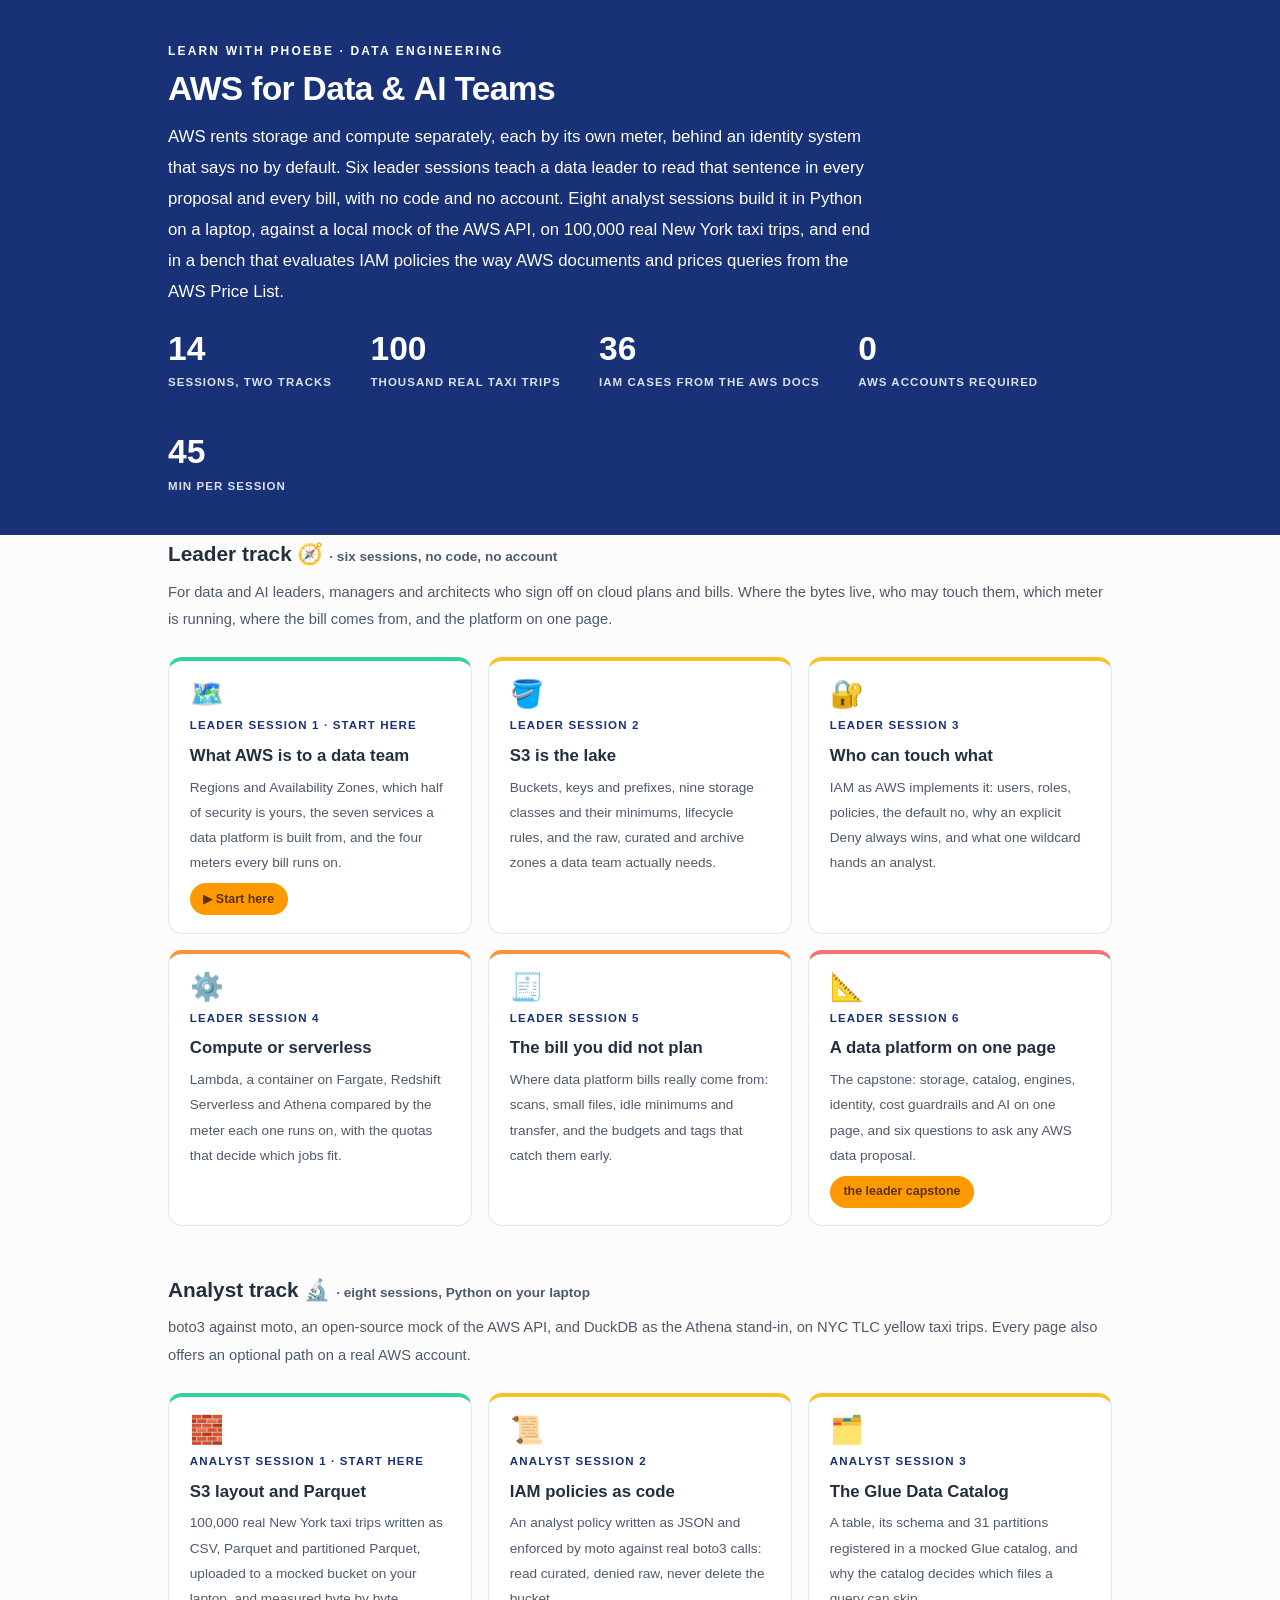
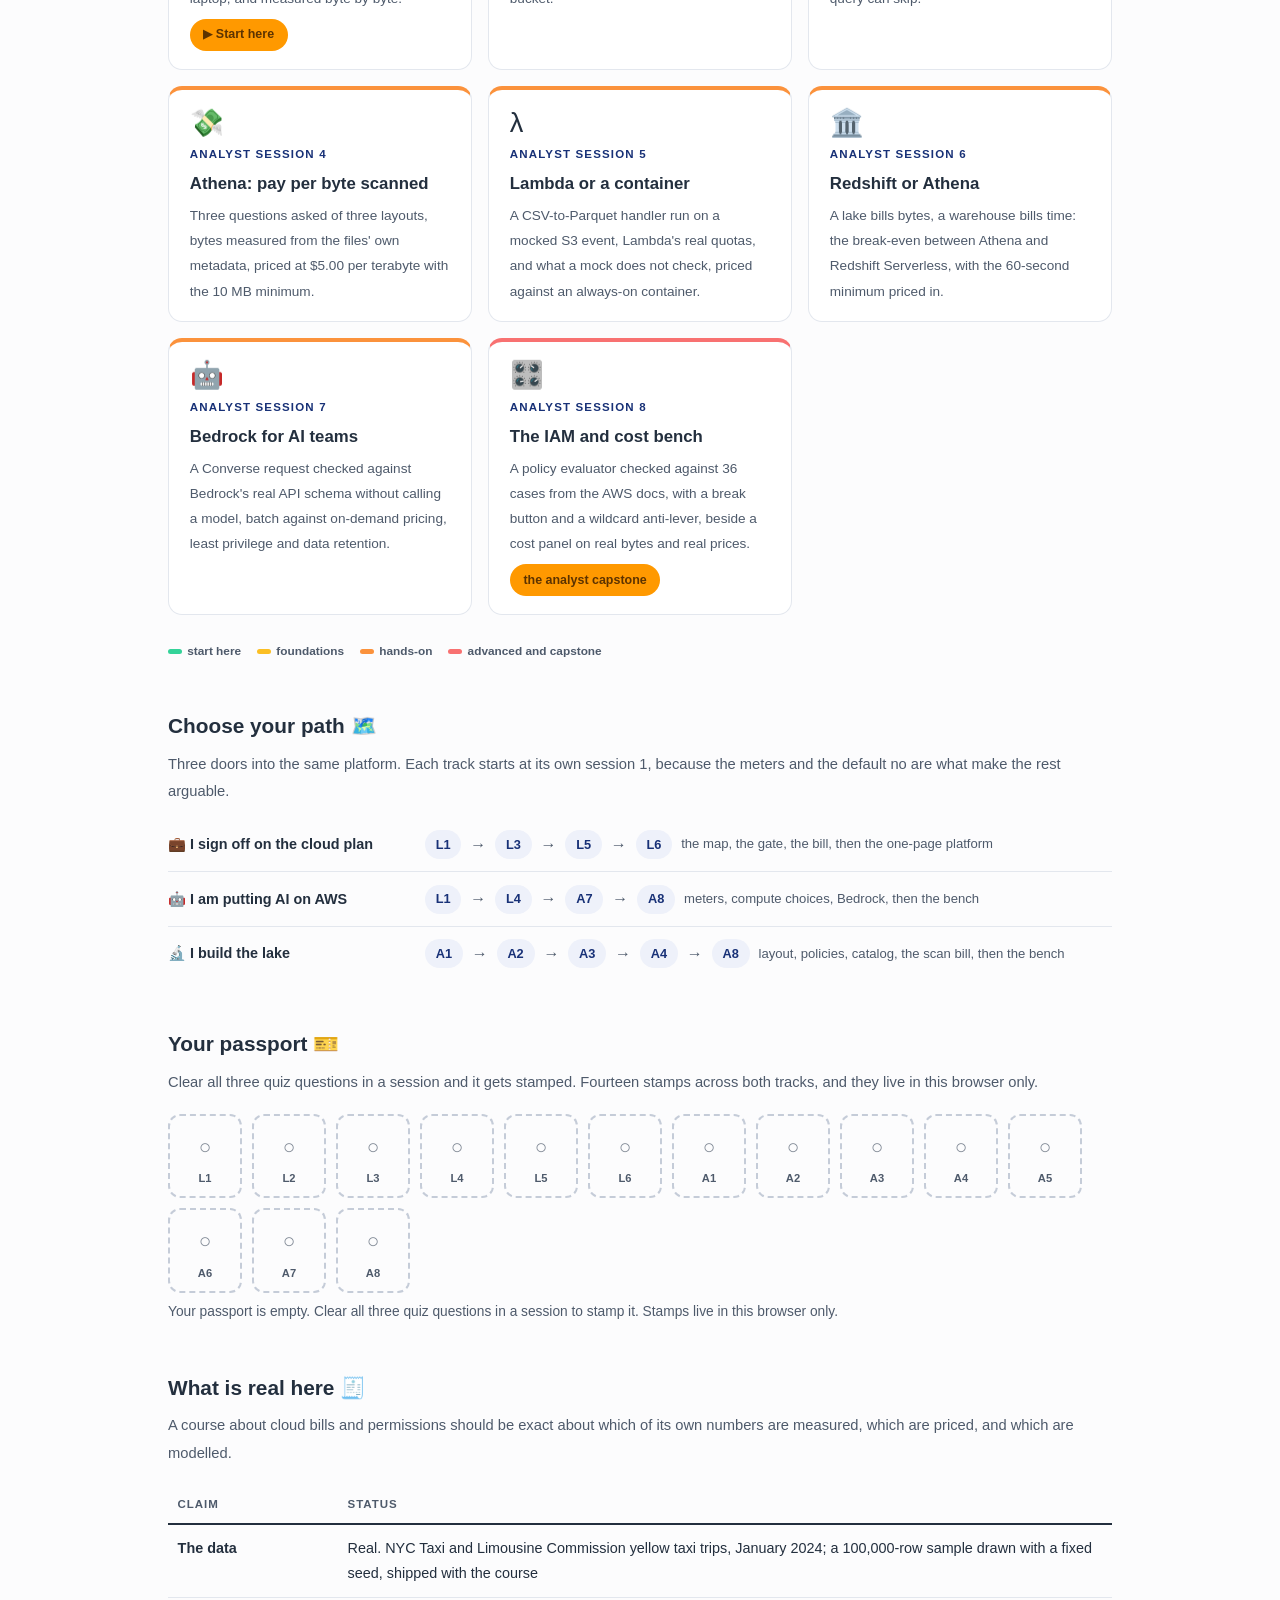
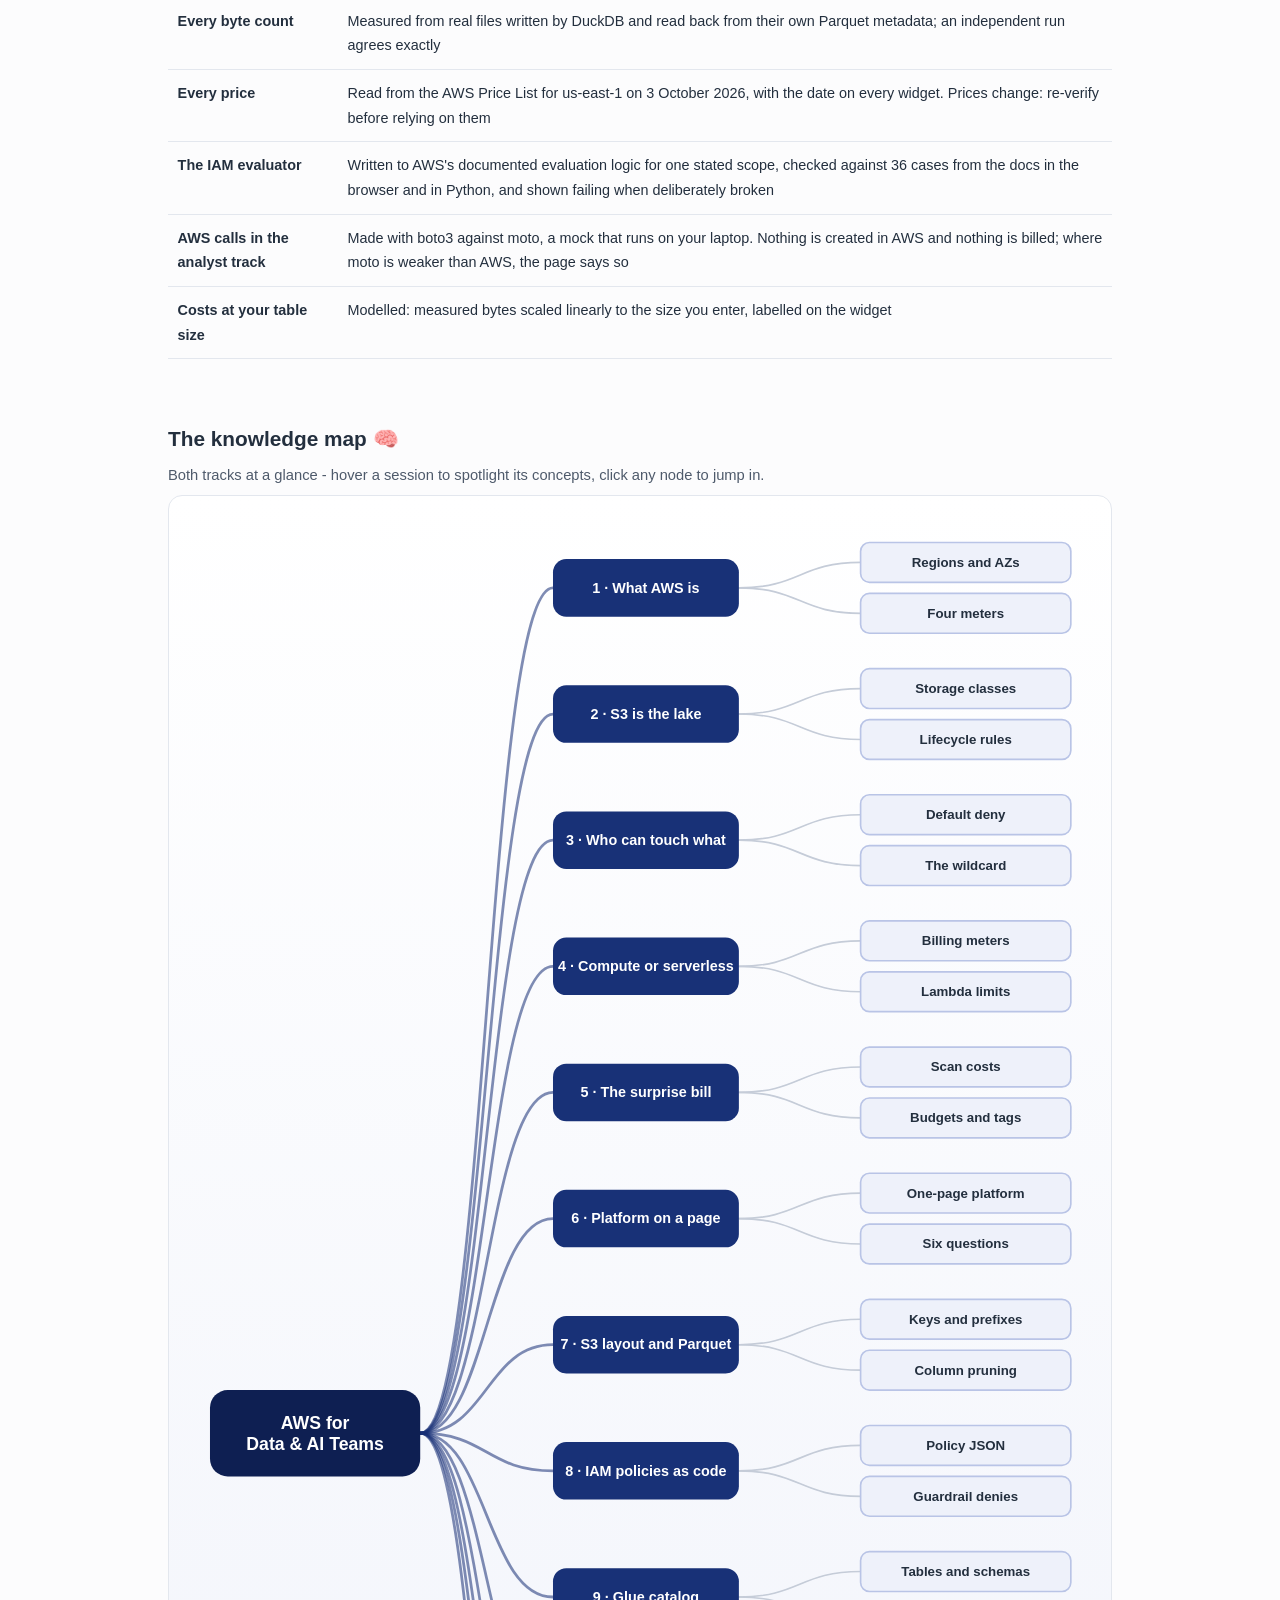
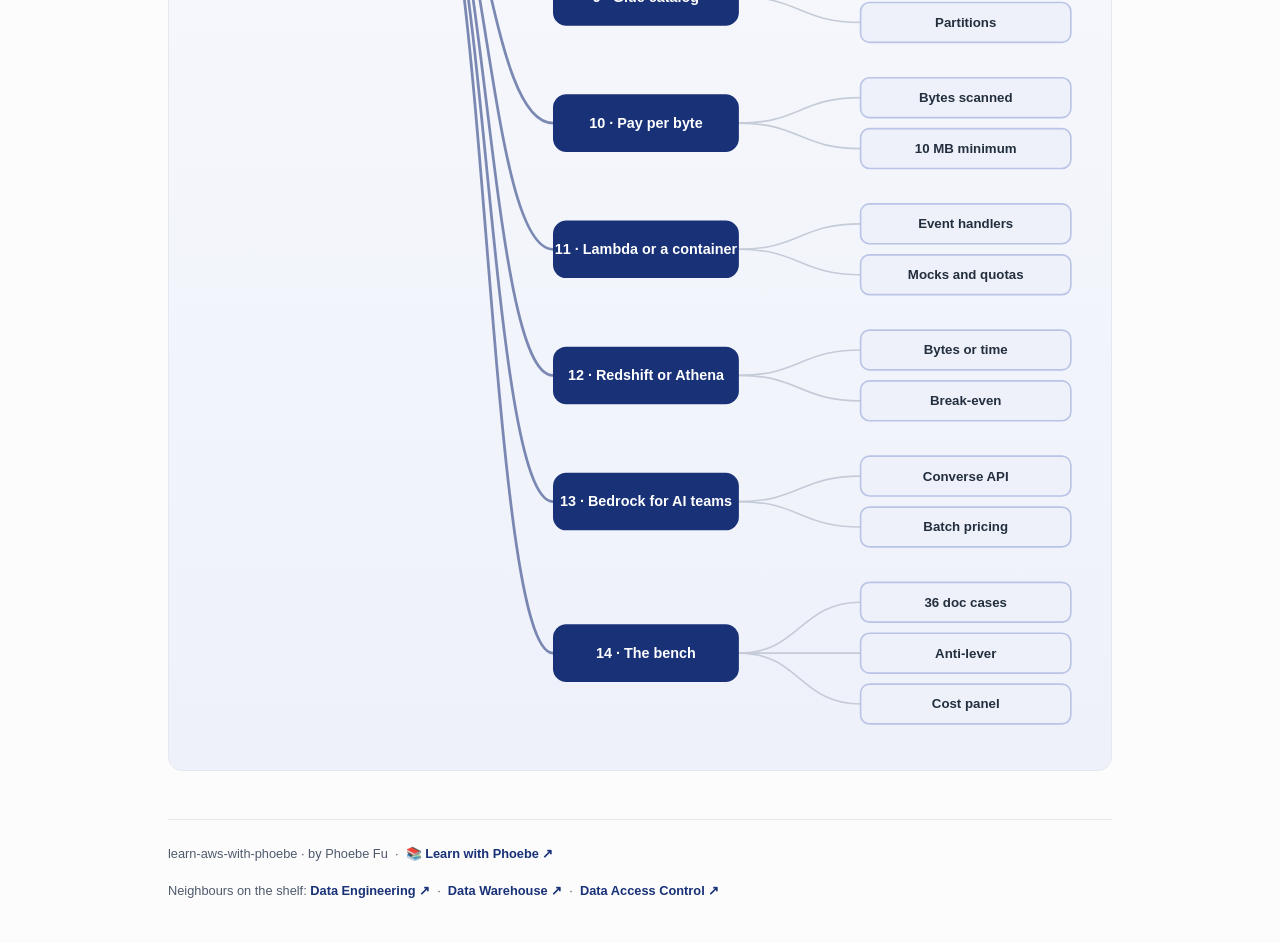
==== commit 6b3396c8: "Lift translucent header text and the empty passport mark to WCAG A full-page contrast probe (every t" ====
--- a/index.html
+++ b/index.html
@@ -17,7 +17,7 @@
 <meta name="twitter:image" content="https://phoebefu6.github.io/learn-aws-with-phoebe/assets/og-cover.png">
 <!-- social:end -->
 <title>AWS for Data &amp; AI Teams - Learn with Phoebe</title>
-<link rel="stylesheet" href="assets/style.css?v=2">
+<link rel="stylesheet" href="assets/style.css?v=3">
 <style>
 
   .stats-row { display: flex; gap: 2.4rem; margin-top: 1.5rem; flex-wrap: wrap; }
--- a/assets/style.css
+++ b/assets/style.css
@@ -55,7 +55,7 @@
   font-size: .75rem;
   letter-spacing: .18em;
   text-transform: uppercase;
-  opacity: .85;
+  opacity: 1;
   font-weight: 600;
 }
 .masthead h1 {
@@ -66,7 +66,7 @@
   letter-spacing: -.02em;
 }
 .masthead h1 .accent { color: inherit; }
-.masthead .sub { font-size: 1.05rem; opacity: .92; max-width: 44rem; }
+.masthead .sub { font-size: 1.05rem; opacity: 1; max-width: 44rem; }
 
 .chip-row { display: flex; flex-wrap: wrap; gap: .5rem; margin-top: 1.1rem; }
 .chip {
@@ -565,7 +565,7 @@
   margin-top: 1.1rem;
   flex-wrap: wrap;
 }
-.journey .jlabel { font-size: .7rem; font-weight: 700; text-transform: uppercase; letter-spacing: .09em; opacity: .8; margin-right: .3rem; }
+.journey .jlabel { font-size: .7rem; font-weight: 700; text-transform: uppercase; letter-spacing: .09em; opacity: 1; margin-right: .3rem; }
 .journey a {
   width: 1.7rem; height: 1.7rem;
   border-radius: 999px;
@@ -1153,7 +1153,7 @@
   background: var(--indigo-50); color: var(--indigo-deep);
   border: 1px solid var(--indigo-soft); cursor: default;
 }
-.pp-pill.full { background: var(--amber); color: var(--amber-ink); border-color: var(--amber); }
+.pp-pill.full { background: var(--amber); color: #232F3E; border-color: var(--amber); }
 .pp-strip { display: flex; gap: 10px; flex-wrap: wrap; margin: 18px 0 6px; }
 .pp-stamp {
   display: flex; flex-direction: column; align-items: center; gap: 6px;
@@ -1163,7 +1163,7 @@
   transition: all .18s ease;
 }
 .pp-stamp:hover { border-color: var(--indigo-soft); }
-.pp-stamp i { font-size: 1.3rem; font-style: normal; opacity: .35; }
+.pp-stamp i { font-size: 1.3rem; font-style: normal; opacity: .7; }
 .pp-stamp b { font: 800 0.7rem Inter, sans-serif; }
 .pp-stamp.got {
   border-style: solid; border-color: var(--indigo);
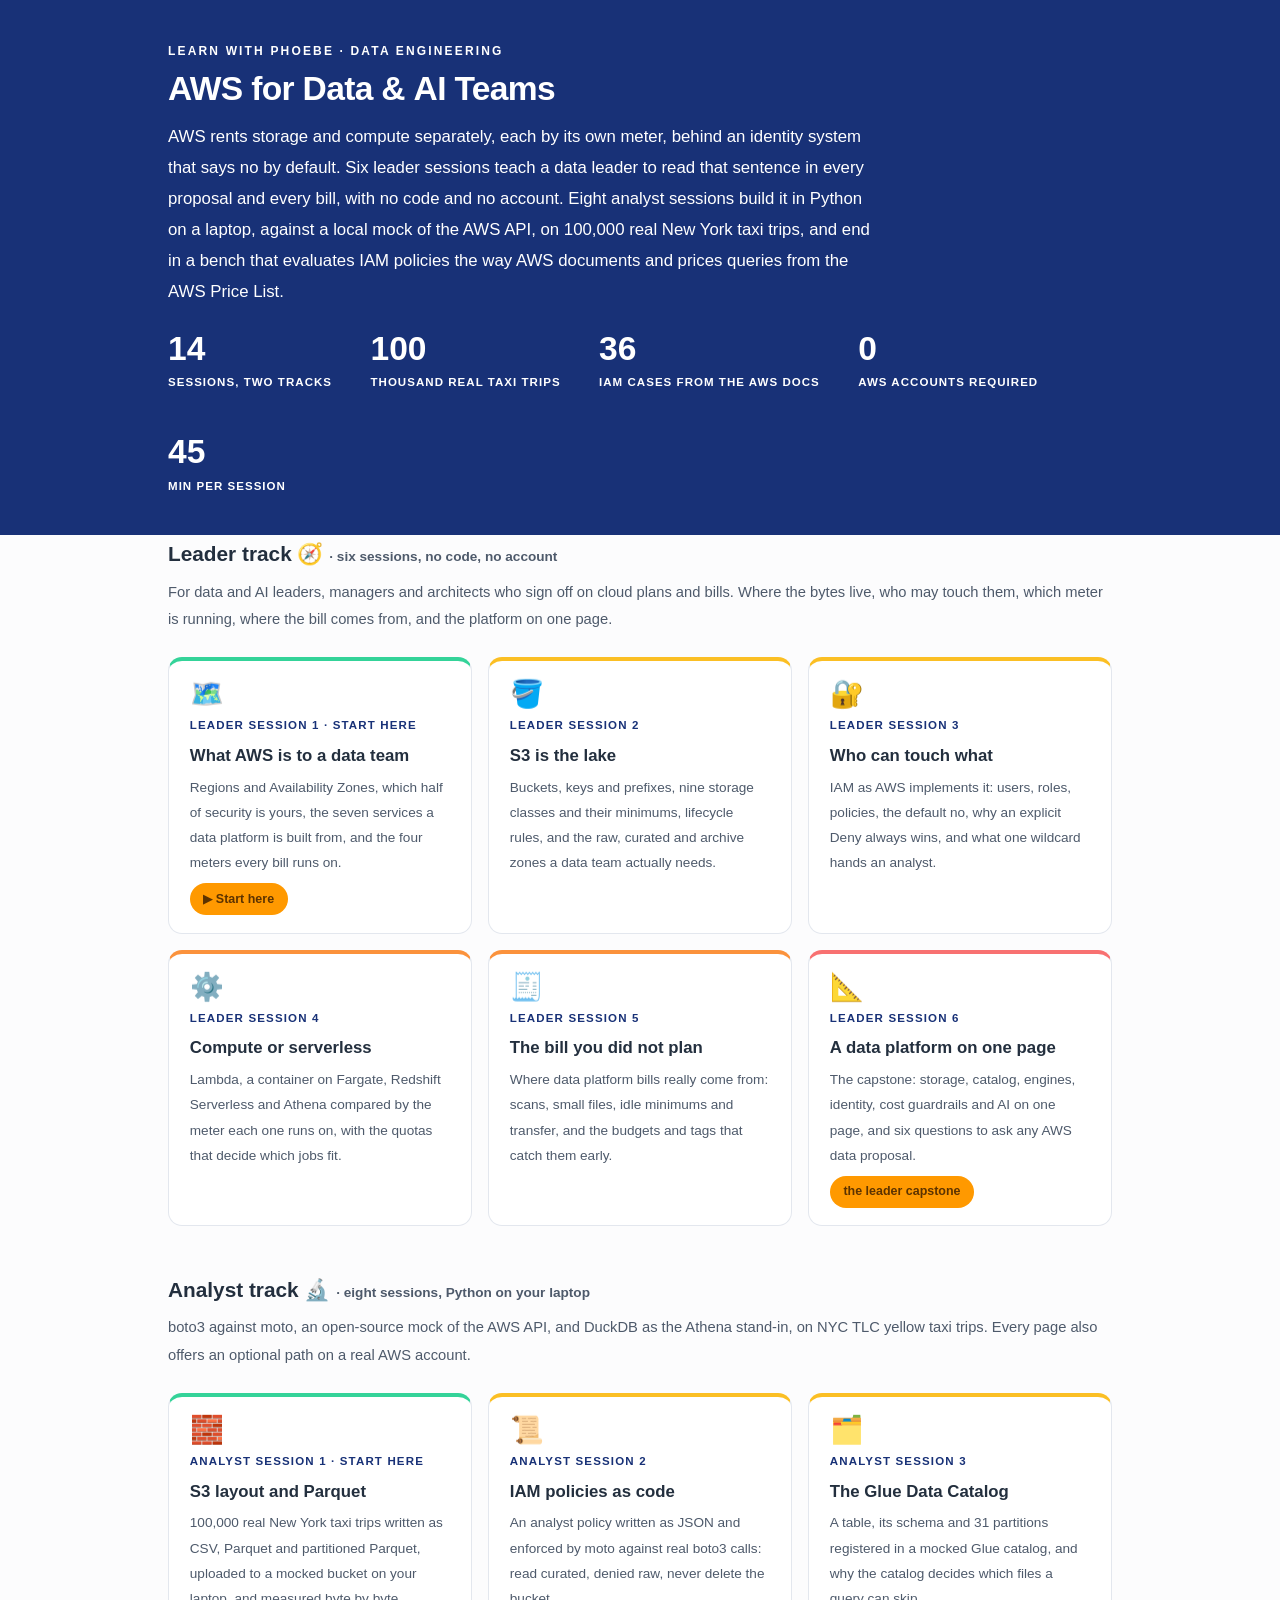
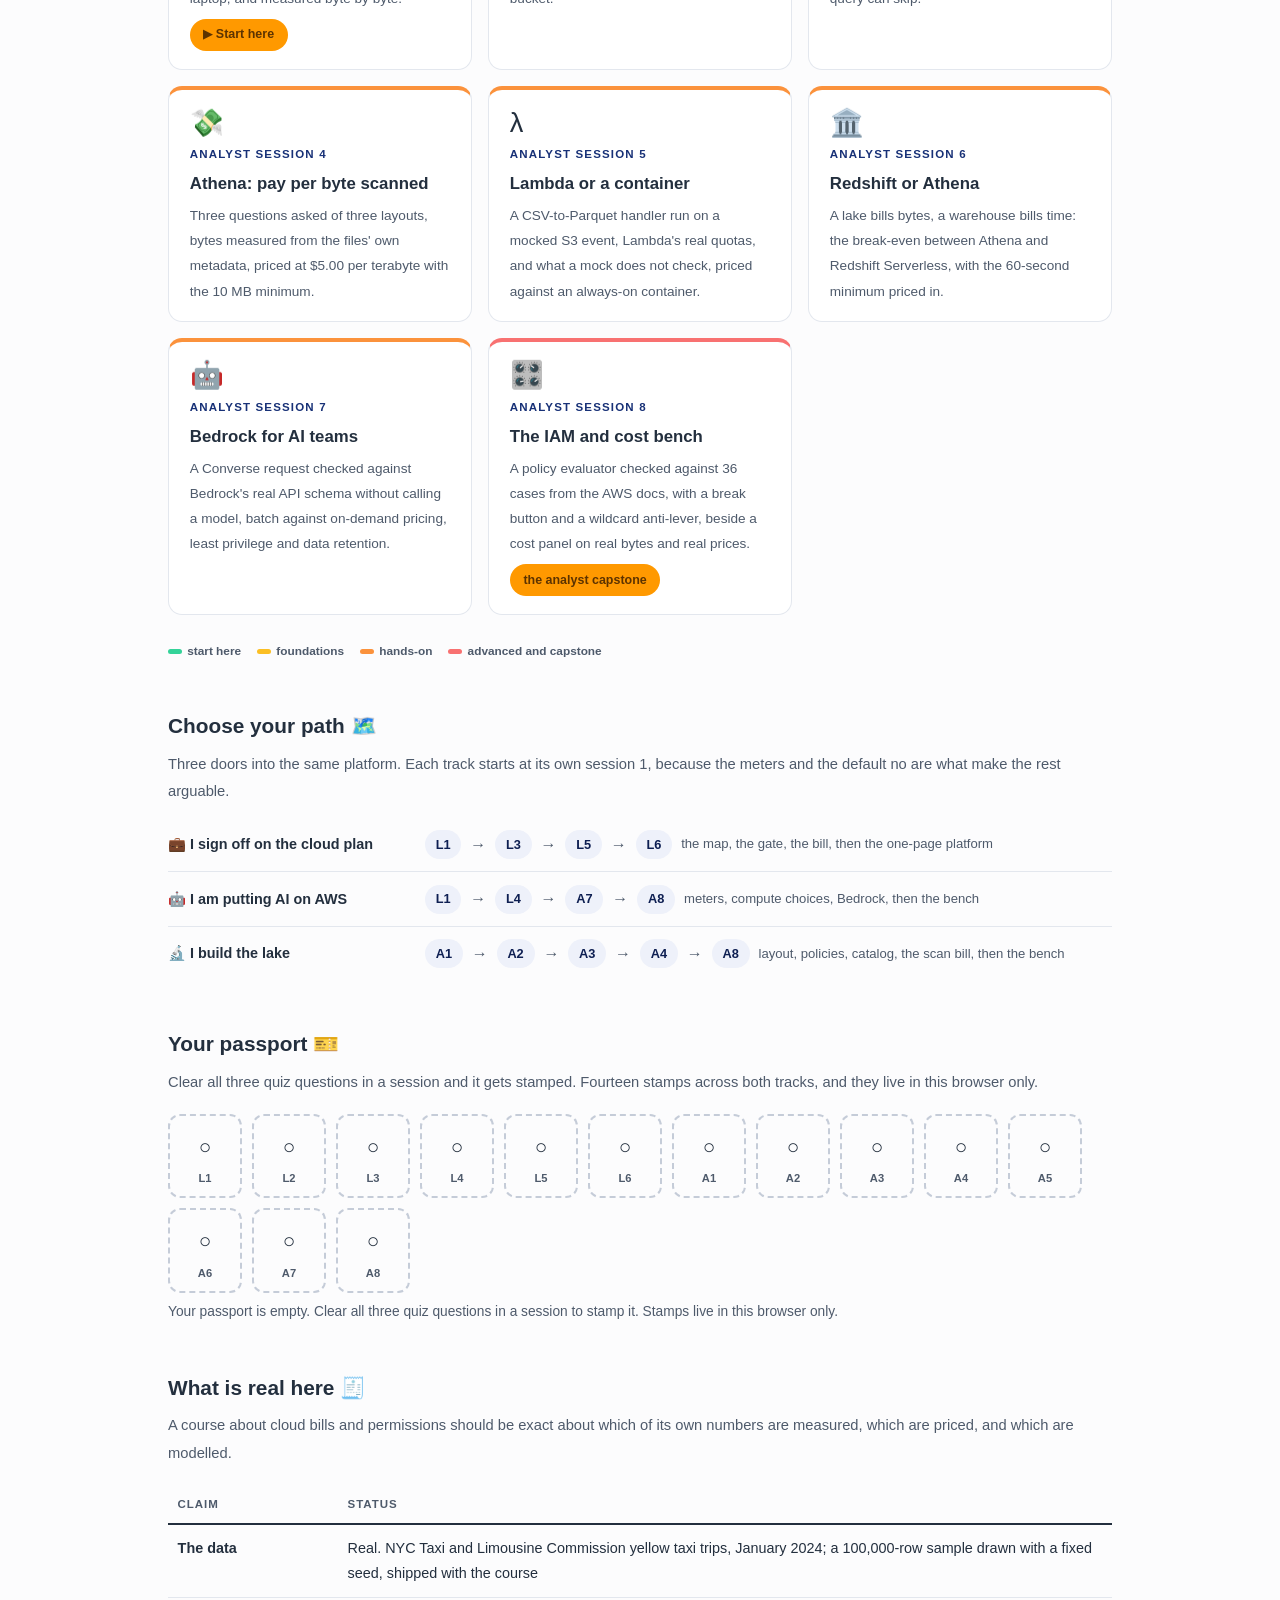
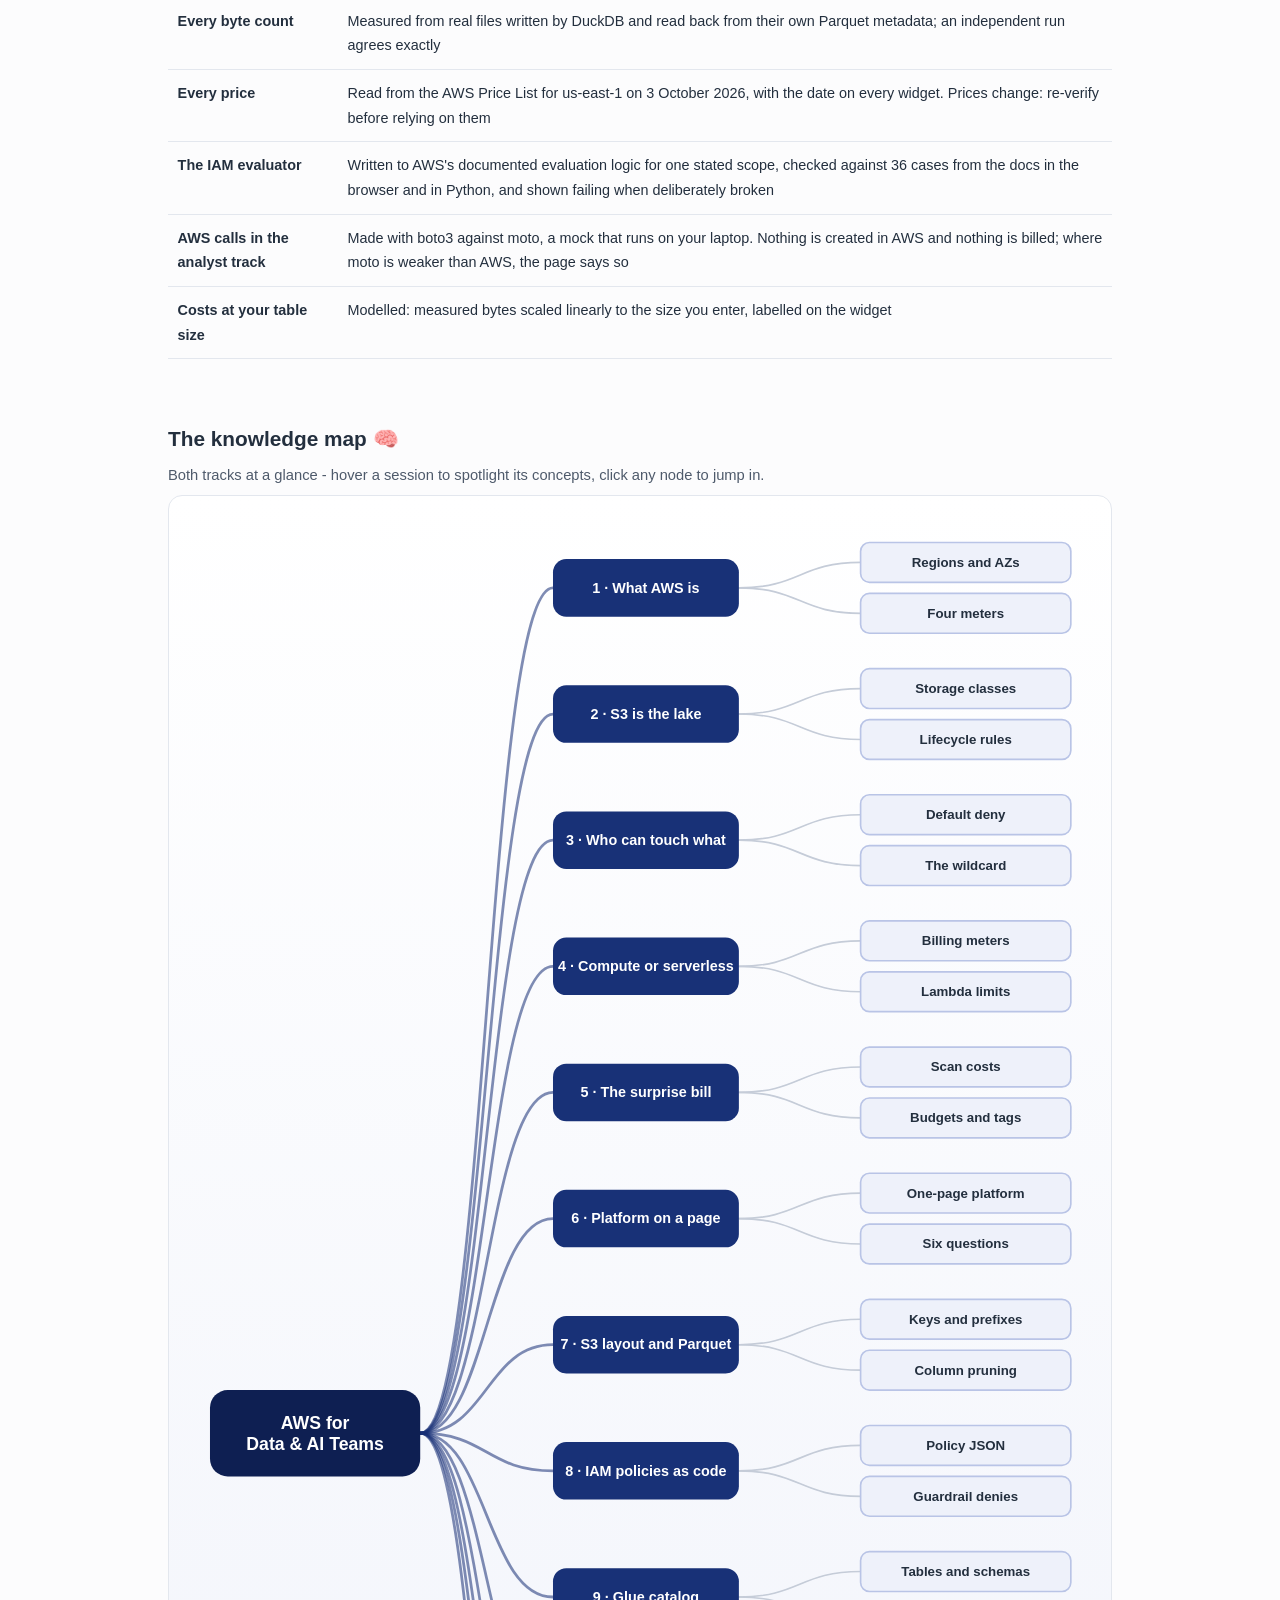
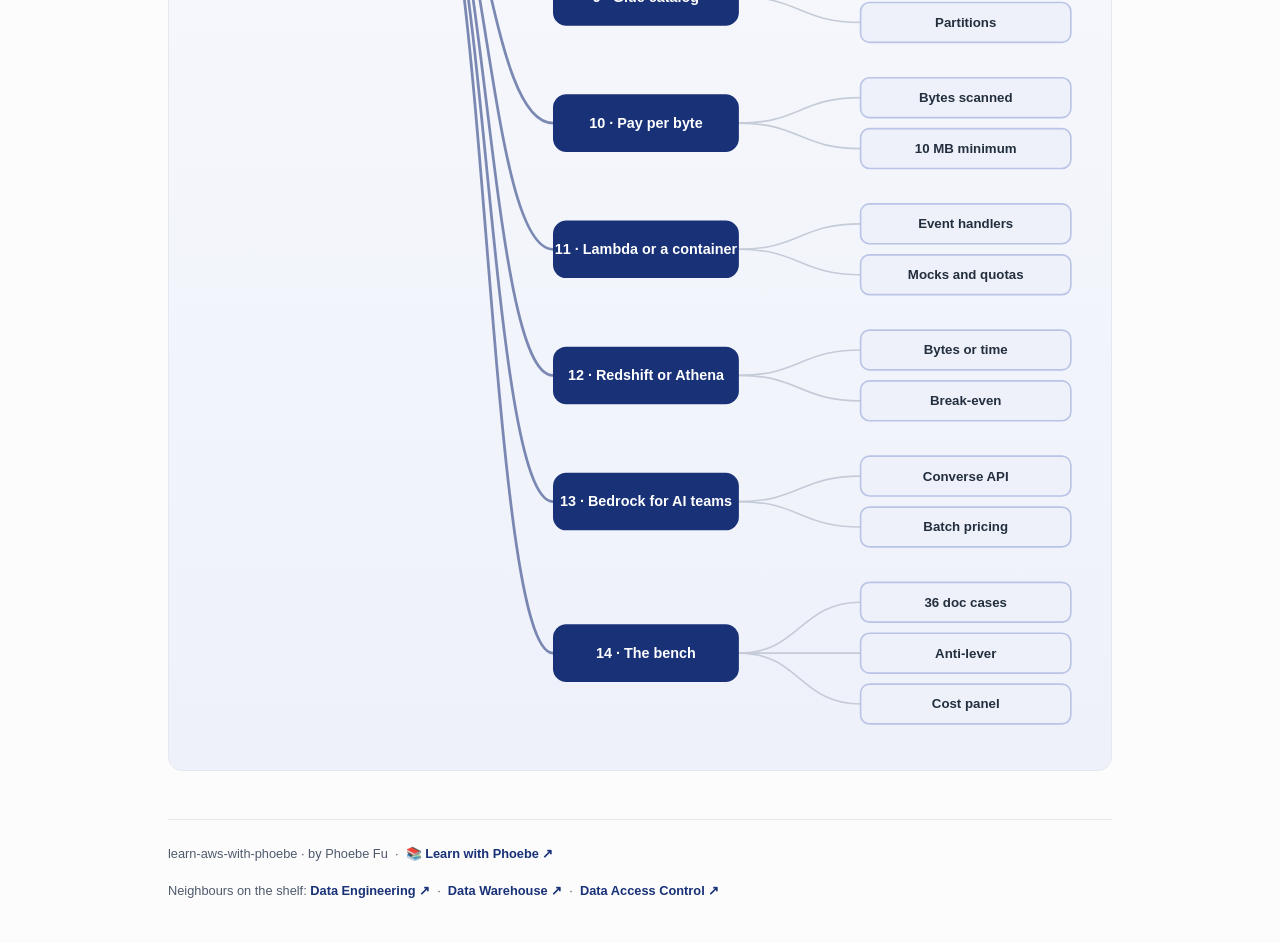
==== commit 87aabcd5: "Light surfaces everywhere: lightbox, cheat panel, code boxes; contrast and phone-width fixes Every d" ====
--- a/index.html
+++ b/index.html
@@ -17,12 +17,12 @@
 <meta name="twitter:image" content="https://phoebefu6.github.io/learn-aws-with-phoebe/assets/og-cover.png">
 <!-- social:end -->
 <title>AWS for Data &amp; AI Teams - Learn with Phoebe</title>
-<link rel="stylesheet" href="assets/style.css?v=3">
+<link rel="stylesheet" href="assets/style.css?v=19">
 <style>
 
   .stats-row { display: flex; gap: 2.4rem; margin-top: 1.5rem; flex-wrap: wrap; }
   .stat b { display: block; font-size: 2.1rem; font-weight: 800; line-height: 1.05; font-variant-numeric: tabular-nums; }
-  .stat span { font-size: .72rem; opacity: .85; text-transform: uppercase; letter-spacing: .09em; font-weight: 600; }
+  .stat span { font-size: .72rem; opacity: 1; text-transform: uppercase; letter-spacing: .09em; font-weight: 600; }
 
   .course-grid { display: grid; grid-template-columns: repeat(auto-fit, minmax(17rem, 1fr)); gap: 1rem; margin-top: 1.5rem; }
   .course-card {
@@ -55,7 +55,7 @@
   .path { display: flex; gap: .55rem; align-items: center; padding: .75rem 0; border-bottom: .5px solid var(--hairline); flex-wrap: wrap; }
   .path:last-child { border-bottom: none; }
   .path b { min-width: 15.5rem; font-size: .9rem; }
-  .path .pstep { background: var(--indigo-50); color: var(--indigo); border-radius: 999px; padding: .16rem .68rem; font-weight: 700; font-size: .8rem; text-decoration: none; transition: all .12s ease; }
+  .path .pstep { background: var(--indigo-50); color: var(--indigo-deep); border-radius: 999px; padding: .16rem .68rem; font-weight: 700; font-size: .8rem; text-decoration: none; transition: all .12s ease; }
   .path .pstep:hover { background: var(--indigo); color: #fff; }
   .path .parr { color: var(--muted); font-weight: 700; }
 
@@ -504,7 +504,7 @@
   ]
 };
 </script>
-<script src="assets/app.js?v=2"></script>
+<script src="assets/app.js?v=19"></script>
 <script src="assets/mindmap.js?v=1"></script>
 </body>
 </html>
--- a/assets/style.css
+++ b/assets/style.css
@@ -22,8 +22,8 @@
   --amber-ink: #5C3300;
   --amber-50: #FFF3E0;
   --paper: #FCFCFD;
-  --code-bg: #232F3E;
-  --code-ink: #E3E7EE;
+  --code-bg: #EEF1FA;
+  --code-ink: #232F3E;
   --scrim-rgb: 238,241,248;
   --shadow-rgb: 24,49,119;
   --radius: 14px;
@@ -244,7 +244,7 @@
 .pill.light { background: var(--indigo-50); color: var(--indigo); }
 .pill.inkpill { background: var(--ink); color: #fff; }
 .pill.amber, .pill.peach { background: var(--amber); color: var(--amber-ink); }
-.pill.bare { color: var(--faint); }
+.pill.bare { color: var(--muted); }
 
 /* ---------- 4D grid ---------- */
 .grid-2 { display: grid; grid-template-columns: repeat(auto-fit, minmax(15rem, 1fr)); gap: .8rem; margin: .5rem 0 1rem; }
@@ -273,10 +273,11 @@
 table.clean td:first-child { font-weight: 600; }
 
 /* ---------- prompt boxes ---------- */
-.prompt-box {
+.prompt-box{
   position: relative;
-  background: var(--code-bg);
-  color: var(--code-ink);
+  background: #EEF1FA;
+  border: 1px solid #E3E7EE;
+  color: #232F3E;
   border-radius: var(--radius);
   padding: 1.1rem 1.2rem;
   margin: 1rem 0 1.2rem;
@@ -286,12 +287,12 @@
   white-space: pre-wrap;
   word-break: break-word;
 }
-.prompt-box .label {
+.prompt-box .label{
   position: absolute;
   top: -0.7rem;
   left: 1rem;
-  background: var(--indigo);
-  color: #fff;
+  background: #183177;
+  color: #FFFFFF;
   font-family: "Inter", -apple-system, sans-serif;
   font-size: .68rem;
   font-weight: 700;
@@ -302,13 +303,13 @@
 }
 .prompt-box.bad .label { background: var(--faint); color: var(--ink); }
 .prompt-box.good .label { background: var(--amber); color: var(--amber-ink); }
-.copy-btn {
+.copy-btn{
   position: absolute;
   top: .7rem;
   right: .7rem;
-  background: rgba(255,255,255,.1);
-  border: 1px solid rgba(255,255,255,.25);
-  color: #fff;
+  background: #FFFFFF;
+  border: 1px solid #E3E7EE;
+  color: #232F3E;
   border-radius: 999px;
   padding: .25rem .8rem;
   font-size: .72rem;
@@ -317,7 +318,7 @@
   font-family: "Inter", -apple-system, sans-serif;
   transition: background .15s ease;
 }
-.copy-btn:hover { background: rgba(255,255,255,.22); }
+.copy-btn:hover { background: #E3E7EE; }
 .copy-btn.copied { background: var(--amber); border-color: var(--amber); color: var(--amber-ink); }
 
 /* ---------- demo steps ---------- */
@@ -412,7 +413,7 @@
   gap: .4rem;
 }
 
-.lightbox {
+.lightbox{
   position: fixed;
   inset: 0;
   z-index: 100;
@@ -424,8 +425,10 @@
   cursor: zoom-out;
 }
 .lightbox.open { display: flex; }
-.lightbox .inner {
+.lightbox .inner{
   background: #fff;
+  border: 1px solid #E3E7EE;
+  box-shadow: 0 10px 40px rgba(35,47,62,.14);
   border-radius: var(--radius);
   padding: 2rem;
   max-width: 94vw;
@@ -433,13 +436,12 @@
   overflow: auto;
 }
 .lightbox .inner svg, .lightbox .inner img { width: min(88vw, 70rem); height: auto; }
-.lightbox .close-hint {
+.lightbox .close-hint{
   position: fixed;
   top: 1rem; right: 1.4rem;
   color: var(--ink);
   font-size: .8rem;
   font-weight: 600;
-  opacity: .8;
 }
 
 /* ---------- courses covered ---------- */
@@ -458,19 +460,20 @@
 .covered-row .note { margin-left: auto; color: var(--muted); font-size: .78rem; text-align: right; }
 
 /* ---------- cheat sheet footer ---------- */
-.cheat {
-  background: var(--ink);
-  color: #fff;
+.cheat{
+  background: #EEF1FA;
+  border: 1px solid #E3E7EE;
+  color: #232F3E;
   border-radius: var(--radius);
   padding: 1.6rem 1.6rem 1.3rem;
   margin-top: 3rem;
 }
 .cheat h3 { font-size: 1.1rem; margin-bottom: 1rem; }
-.cheat h3 span { color: var(--indigo-soft); }
+.cheat h3 span { color: #183177; }
 .cheat .grid-2 { gap: 1rem; }
 .cheat .cheat-item { border-left: 3px solid var(--indigo-mid); padding-left: .8rem; }
-.cheat .cheat-item b { display: block; font-size: .85rem; color: var(--indigo-soft); }
-.cheat .cheat-item span { font-size: .82rem; opacity: .85; }
+.cheat .cheat-item b { display: block; font-size: .85rem; color: #0E1F52; }
+.cheat .cheat-item span { font-size: .82rem; color: #4E5A6B; }
 
 footer.pagefoot {
   border-top: 1px solid var(--hairline);
@@ -1163,7 +1166,7 @@
   transition: all .18s ease;
 }
 .pp-stamp:hover { border-color: var(--indigo-soft); }
-.pp-stamp i { font-size: 1.3rem; font-style: normal; opacity: .7; }
+.pp-stamp i { font-size: 1.3rem; font-style: normal; opacity: 1; }
 .pp-stamp b { font: 800 0.7rem Inter, sans-serif; }
 .pp-stamp.got {
   border-style: solid; border-color: var(--indigo);
@@ -1332,3 +1335,28 @@
 .aws-cols { display: flex; flex-wrap: wrap; gap: 4px 12px; margin-bottom: 8px; }
 .aws-cols label { font-weight: 500; font-size: .78rem; }
 .aws-note { font-size: .8rem; color: var(--muted); margin-top: 10px; line-height: 1.6; }
+
+/* layout-patch-3: phone-width overflow (2026-10-10) */
+.sql-bar { flex-wrap: wrap; }
+@media (max-width: 480px) {
+  .covered-row { flex-wrap: wrap; }
+  .covered-row .note { margin-left: 0; text-align: left; flex-basis: 100%; }
+  details.card summary { flex-wrap: wrap; }
+  details.card summary .mini { white-space: normal; }
+  .wk, .sqlbox, .prompt-box, pre { max-width: 100%; overflow-x: auto; }
+  .mono, code, strong, .note { overflow-wrap: anywhere; }
+  select, input[type=range], label { max-width: 100%; }
+  canvas, svg, img { max-width: 100%; height: auto; }
+  .tree-kids, .tree-node-wrap, .tree-node, .rb-night, .al-row, .gd-field, .tl-row, .sl-row { max-width: 100%; overflow-x: auto; }
+  .tl-cols, .sl-cols, .bb-cols, .ev-cols, [class$="-cols"] { grid-template-columns: 1fr !important; display: grid; }
+  .tl-cols > *, .sl-cols > *, [class$="-cols"] > * { min-width: 0; max-width: 100%; }
+  .mono { white-space: normal; }
+  .er-w, .bb-lab, .tl-lev, .sl-lev { max-width: 100%; white-space: normal; }
+}
+/* contrast-patch-2b */
+.cheat a { color: var(--indigo-deep, var(--ink)); }
+.chip.audience { background: transparent; border-color: rgba(255,255,255,.55); }
+.masthead a, .masthead .sub a { color: #fff; text-decoration: underline; text-underline-offset: 2px; }
+.prompt-box b, .prompt-box strong { color: var(--indigo-deep, var(--ink)); }
+.prompt-box span, .prompt-box em, .prompt-box i { color: inherit; }
+.pp-stamp i { color: var(--ink); }
